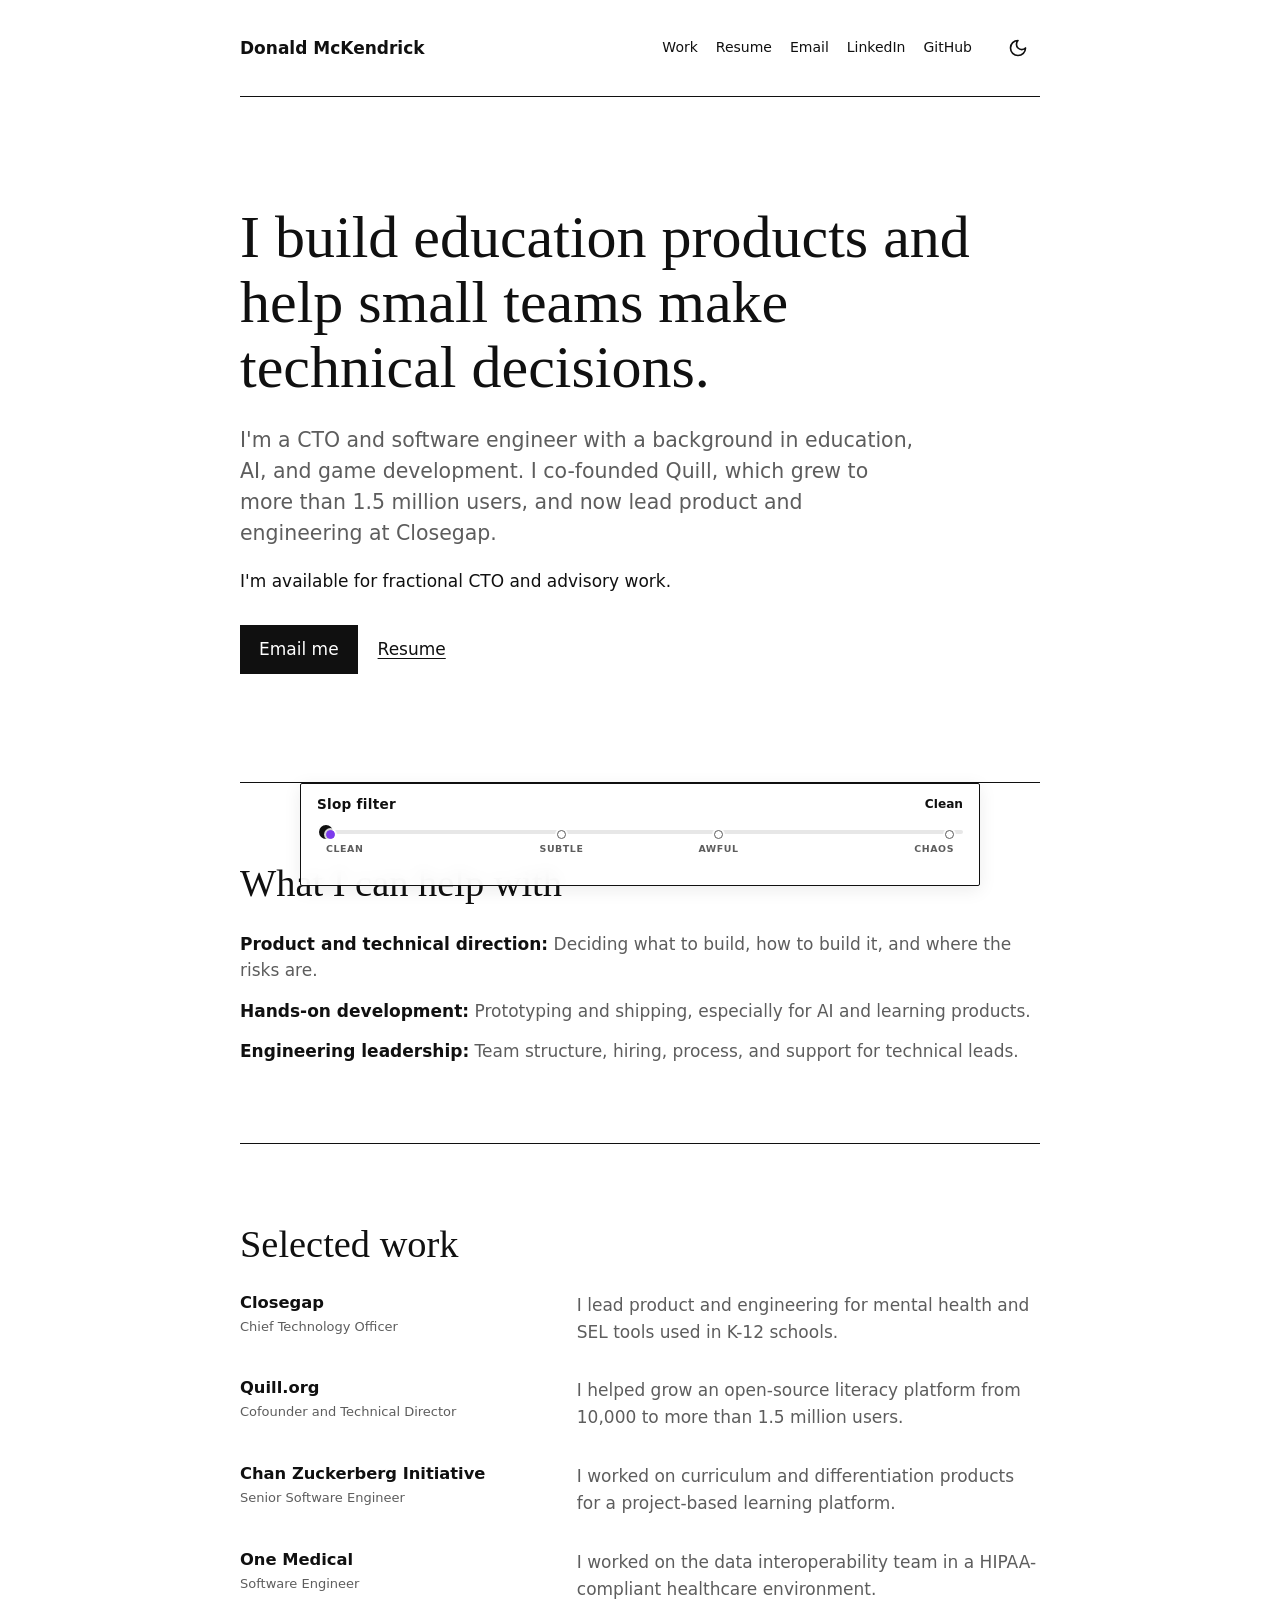
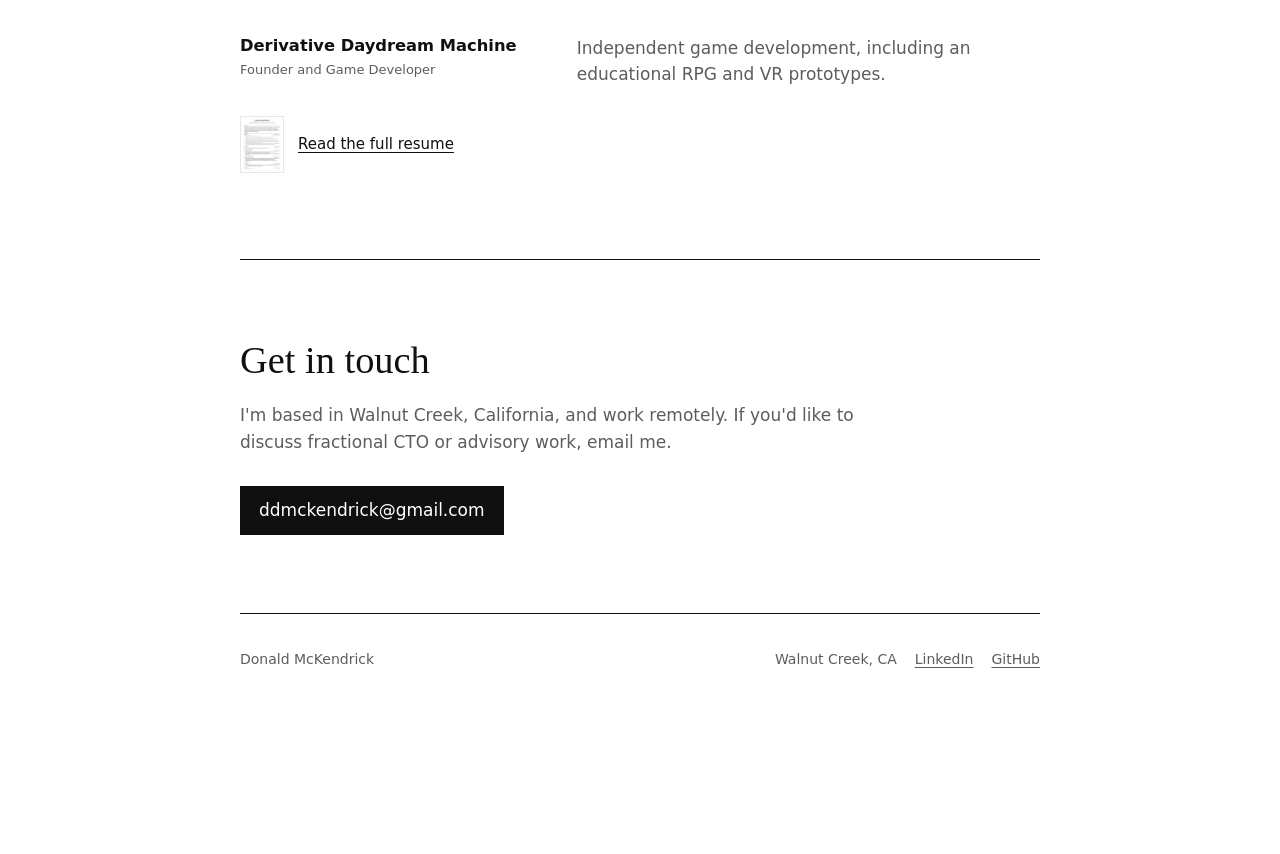
==== index.html @ 1dcffb1e "Refine slop filter into staged levels" ====
<!doctype html>
<html lang="en">
  <head>
    <meta charset="utf-8">
    <meta name="viewport" content="width=device-width, initial-scale=1">
    <title>Donald McKendrick - Fractional CTO</title>
    <meta
      name="description"
      content="Donald McKendrick is a CTO and software engineer working in education, AI, and game development."
    >
    <script>
      (() => {
        const root = document.documentElement;
        root.classList.add('js');

        let theme;
        try {
          const savedTheme = localStorage.getItem('donald-theme');
          if (savedTheme === 'light' || savedTheme === 'dark') theme = savedTheme;

          const savedStage = localStorage.getItem('donald-slop-stage');
          const legacyLevel = Number(localStorage.getItem('donald-slop-level'));
          const parsedStage = Number(savedStage);
          const slopStage = savedStage !== null && Number.isInteger(parsedStage) && parsedStage >= 0 && parsedStage <= 3
            ? parsedStage
            : !Number.isFinite(legacyLevel) || legacyLevel <= 0 ? 0 : legacyLevel <= 33 ? 1 : legacyLevel <= 66 ? 2 : 3;
          const intensities = [0, 0.22, 0.55, 1];
          const tiers = ['clean', 'subtle', 'awful', 'chaos'];
          root.style.setProperty('--slop', String(intensities[slopStage]));
          root.style.setProperty('--slop-position', String(slopStage / 3));
          root.dataset.slopTier = tiers[slopStage];
        } catch {}

        if (!theme) theme = window.matchMedia?.('(prefers-color-scheme: dark)').matches ? 'dark' : 'light';
        root.dataset.theme = theme;
      })();
    </script>
    <link rel="stylesheet" href="styles.css">
    <script src="script.js" defer onerror="document.documentElement.classList.remove('js'); document.documentElement.dataset.slopTier='clean'; document.documentElement.style.setProperty('--slop','0'); document.documentElement.style.setProperty('--slop-position','0')"></script>
  </head>
  <body class="home-page">
    <header class="site-header">
      <a class="brand" href="index.html" aria-label="Donald McKendrick home">Donald McKendrick</a>
      <button class="theme-toggle" type="button" aria-label="Dark mode" aria-pressed="false" title="Switch to dark mode">
        <svg class="theme-icon theme-icon-moon" viewBox="0 0 24 24" aria-hidden="true">
          <path d="M12 3a6 6 0 0 0 9 9 9 9 0 1 1-9-9Z"></path>
        </svg>
        <svg class="theme-icon theme-icon-sun" viewBox="0 0 24 24" aria-hidden="true">
          <circle cx="12" cy="12" r="4"></circle>
          <path d="M12 2v2M12 20v2M4.93 4.93l1.42 1.42M17.66 17.66l1.41 1.41M2 12h2M20 12h2M4.93 19.07l1.42-1.42M17.66 6.34l1.41-1.41"></path>
        </svg>
      </button>
      <button
        class="menu-toggle"
        type="button"
        aria-expanded="false"
        aria-controls="primary-navigation"
        aria-label="Open menu"
      >
        <span class="menu-icon" aria-hidden="true"></span>
      </button>
      <nav class="site-nav" id="primary-navigation" aria-label="Primary navigation">
        <a href="#work" aria-label="Selected work" data-slop-copy="nav-work">Work</a>
        <a href="resume.html" aria-label="Resume" data-slop-copy="nav-resume">Resume</a>
        <a href="mailto:ddmckendrick@gmail.com" aria-label="Email Donald McKendrick" data-slop-copy="nav-email">Email</a>
        <a href="https://linkedin.com/in/donaldmckendrick" target="_blank" rel="noopener noreferrer">LinkedIn</a>
        <a href="https://github.com/ddmck" target="_blank" rel="noopener noreferrer">GitHub</a>
      </nav>
    </header>

    <aside class="slop-dock" data-slop-ui hidden aria-label="Slop filter controls">
      <div class="slop-dock-heading">
        <label for="slop-filter">Slop filter</label>
        <div class="slop-dock-actions">
          <output for="slop-filter" class="slop-output">
            <strong data-slop-stage>Clean</strong>
          </output>
          <button class="slop-reset" type="button" hidden>Reset</button>
        </div>
      </div>
      <div class="slop-range-row">
        <input id="slop-filter" type="range" min="0" max="3" step="1" value="0" aria-valuetext="Clean">
        <div class="slop-ticks" aria-hidden="true">
          <span>Clean</span>
          <span>Subtle</span>
          <span>Awful</span>
          <span>Chaos</span>
        </div>
      </div>
      <div class="slop-dock-footer">
        <span class="slop-parody-badge">Parody mode: fictional claims</span>
      </div>
    </aside>

    <main>
      <section class="hero" aria-labelledby="hero-title">
        <div class="hero-copy">
          <p class="slop-eyebrow" data-slop-ui hidden aria-hidden="true">✨ Human-centered innovation, thoughtfully accelerated</p>
          <h1 id="hero-title" data-slop-copy="home-hero-title">I build education products and help small teams make technical decisions.</h1>
          <p class="lede" data-slop-copy="home-hero-lede">
            I'm a CTO and software engineer with a background in education, AI, and game development. I co-founded
            Quill, which grew to more than 1.5 million users, and now lead product and engineering at Closegap.
          </p>
          <p class="availability" data-slop-copy="home-availability">I'm available for fractional CTO and advisory work.</p>
          <div class="link-row" aria-label="Primary actions">
            <a class="button" href="mailto:ddmckendrick@gmail.com" data-slop-copy="home-email-cta">Email me</a>
            <a href="resume.html" data-slop-copy="home-resume-cta">Resume</a>
          </div>
          <div class="slop-metrics" data-slop-ui hidden aria-hidden="true">
            <span><strong data-slop-copy="metric-one-value">10+ yrs</strong><small data-slop-copy="metric-one-label">building products</small></span>
            <span><strong data-slop-copy="metric-two-value">1.5M+</strong><small data-slop-copy="metric-two-label">learners reached</small></span>
            <span><strong data-slop-copy="metric-three-value">∞</strong><small data-slop-copy="metric-three-label">forward momentum</small></span>
          </div>
        </div>
      </section>

      <section class="section" aria-labelledby="services">
        <h2 id="services"><span data-slop-copy="home-services-heading">What I can help with</span></h2>
        <div class="service-list">
          <p><strong data-slop-copy="service-product-label">Product and technical direction:</strong> <span data-slop-copy="service-product-copy">Deciding what to build, how to build it, and where the risks are.</span></p>
          <p><strong data-slop-copy="service-development-label">Hands-on development:</strong> <span data-slop-copy="service-development-copy">Prototyping and shipping, especially for AI and learning products.</span></p>
          <p><strong data-slop-copy="service-leadership-label">Engineering leadership:</strong> <span data-slop-copy="service-leadership-copy">Team structure, hiring, process, and support for technical leads.</span></p>
        </div>
      </section>

      <section class="section" aria-labelledby="work">
        <h2 id="work"><span data-slop-copy="home-work-heading">Selected work</span></h2>
        <div class="work-list">
          <article>
            <div>
              <h3>Closegap</h3>
              <span>Chief Technology Officer</span>
            </div>
            <p data-slop-copy="work-closegap">I lead product and engineering for mental health and SEL tools used in K-12 schools.</p>
          </article>
          <article>
            <div>
              <h3>Quill.org</h3>
              <span>Cofounder and Technical Director</span>
            </div>
            <p data-slop-copy="work-quill">I helped grow an open-source literacy platform from 10,000 to more than 1.5 million users.</p>
          </article>
          <article>
            <div>
              <h3>Chan Zuckerberg Initiative</h3>
              <span>Senior Software Engineer</span>
            </div>
            <p data-slop-copy="work-czi">I worked on curriculum and differentiation products for a project-based learning platform.</p>
          </article>
          <article>
            <div>
              <h3>One Medical</h3>
              <span>Software Engineer</span>
            </div>
            <p data-slop-copy="work-onemedical">I worked on the data interoperability team in a HIPAA-compliant healthcare environment.</p>
          </article>
          <article>
            <div>
              <h3>Derivative Daydream Machine</h3>
              <span>Founder and Game Developer</span>
            </div>
            <p data-slop-copy="work-ddm">Independent game development, including an educational RPG and VR prototypes.</p>
          </article>
        </div>

        <a class="resume-note" href="resume.html">
          <img
            src="assets/resume-preview.png"
            alt=""
            width="1445"
            height="1870"
          >
          <span data-slop-copy="home-resume-note">Read the full resume</span>
        </a>
      </section>

      <section class="section closing" aria-labelledby="contact">
        <h2 id="contact"><span data-slop-copy="home-contact-heading">Get in touch</span></h2>
        <p data-slop-copy="home-contact-copy">
          I'm based in Walnut Creek, California, and work remotely. If you'd like to discuss fractional CTO or advisory
          work, email me.
        </p>
        <div class="link-row">
          <a class="button" href="mailto:ddmckendrick@gmail.com">ddmckendrick@gmail.com</a>
        </div>
      </section>
    </main>

    <footer class="site-footer">
      <span>Donald McKendrick</span>
      <div class="footer-links">
        <span>Walnut Creek, CA</span>
        <a href="https://linkedin.com/in/donaldmckendrick" target="_blank" rel="noopener noreferrer">LinkedIn</a>
        <a href="https://github.com/ddmck" target="_blank" rel="noopener noreferrer">GitHub</a>
      </div>
    </footer>

    <div class="slop-atmosphere" data-slop-ui hidden aria-hidden="true">
      <span class="slop-orb slop-orb-one"></span>
      <span class="slop-orb slop-orb-two"></span>
      <span class="slop-floater slop-floater-one">✨</span>
      <span class="slop-floater slop-floater-two">🚀</span>
      <span class="slop-floater slop-floater-three">💡</span>
      <span class="slop-floater slop-floater-four">⚡</span>
    </div>
    <div class="slop-hype-strip" data-slop-ui hidden aria-hidden="true">
      <div>AI-POWERED&nbsp; • &nbsp;FUTURE-READY&nbsp; • &nbsp;HUMAN-CENTERED&nbsp; • &nbsp;10,000× IMPACT&nbsp; • &nbsp;PARADIGM-SHIFTING&nbsp; • &nbsp;</div>
    </div>
  </body>
</html>
---- styles.css ----
:root {
  color-scheme: light;
  --slop: 0;
  --slop-position: 0;
  --ink: #101010;
  --muted: #5d5d5d;
  --quiet: #e7e7e7;
  --paper: #ffffff;
  --shade: #f6f6f6;
  --max: 1040px;
  --measure: 680px;
  --serif: Georgia, "Times New Roman", serif;
  --sans: Inter, ui-sans-serif, system-ui, -apple-system, BlinkMacSystemFont, "Segoe UI", sans-serif;
}

:root[data-theme="dark"] {
  color-scheme: dark;
  --ink: #f2f2f2;
  --muted: #a8a8a8;
  --quiet: #323232;
  --paper: #111111;
  --shade: #191919;
}

@media (prefers-color-scheme: dark) {
  :root:not([data-theme]) {
    color-scheme: dark;
    --ink: #f2f2f2;
    --muted: #a8a8a8;
    --quiet: #323232;
    --paper: #111111;
    --shade: #191919;
  }
}

* {
  box-sizing: border-box;
}

html {
  scroll-behavior: smooth;
}

body {
  margin: 0;
  background: var(--paper);
  color: var(--ink);
  font-family: var(--sans);
  font-size: 17px;
  line-height: 1.58;
}

body::selection {
  background: var(--ink);
  color: var(--paper);
}

a {
  color: inherit;
  text-underline-offset: 0.18em;
  text-decoration-thickness: 1px;
}

a:hover {
  color: var(--muted);
}

a:focus-visible {
  outline: 2px solid var(--ink);
  outline-offset: 4px;
}

img {
  display: block;
  max-width: 100%;
}

.visually-hidden {
  position: absolute;
  width: 1px;
  height: 1px;
  padding: 0;
  margin: -1px;
  overflow: hidden;
  clip: rect(0, 0, 0, 0);
  white-space: nowrap;
  border: 0;
}

.site-header,
.site-footer,
.hero,
.section,
.resume-page {
  width: min(var(--max), calc(100% - 40px));
  margin-inline: auto;
}

.hero,
.section {
  width: min(800px, calc(100% - 40px));
}

.home-page .site-header,
.home-page .site-footer {
  width: min(800px, calc(100% - 40px));
}

.resume-site .site-header,
.resume-site .site-footer,
.resume-site .resume-page {
  width: min(800px, calc(100% - 40px));
}

.site-header {
  display: flex;
  align-items: center;
  justify-content: space-between;
  gap: 24px;
  padding: 26px 0;
  border-bottom: 1px solid var(--ink);
  transition:
    padding 180ms ease,
    border-color 180ms ease,
    border-radius 180ms ease,
    background-color 180ms ease,
    box-shadow 180ms ease;
}

.brand {
  order: 1;
  font-weight: 700;
  text-decoration: none;
  letter-spacing: 0;
}

.menu-toggle {
  order: 4;
  display: none;
}

.theme-toggle {
  order: 3;
  position: relative;
  display: none;
  flex: 0 0 auto;
  align-items: center;
  justify-content: center;
  width: 44px;
  height: 44px;
  padding: 10px;
  border: 0;
  background: transparent;
  color: var(--ink);
  cursor: pointer;
}

.js .theme-toggle {
  display: inline-flex;
}

.theme-toggle:hover {
  color: var(--muted);
}

.theme-toggle:focus-visible {
  outline: 2px solid var(--ink);
  outline-offset: 2px;
}

.theme-icon {
  position: absolute;
  width: 20px;
  height: 20px;
  fill: none;
  stroke: currentColor;
  stroke-width: 2;
  stroke-linecap: round;
  stroke-linejoin: round;
  transition: opacity 150ms ease, transform 150ms ease;
}

.theme-icon-moon {
  opacity: 1;
  transform: rotate(0) scale(1);
}

.theme-icon-sun {
  opacity: 0;
  transform: rotate(-30deg) scale(0.8);
}

:root[data-theme="dark"] .theme-icon-moon {
  opacity: 0;
  transform: rotate(30deg) scale(0.8);
}

:root[data-theme="dark"] .theme-icon-sun {
  opacity: 1;
  transform: rotate(0) scale(1);
}

.site-nav {
  order: 2;
  display: flex;
  flex-wrap: wrap;
  justify-content: flex-end;
  margin-left: auto;
  gap: 18px;
  font-size: 14px;
}

.site-nav a {
  text-decoration: none;
  border-bottom: 1px solid transparent;
}

.home-page .site-nav a,
.home-page .link-row a:not(.button),
.home-page .resume-note {
  transition: color 150ms ease, border-color 150ms ease;
}

.site-nav a:hover,
.site-nav a[aria-current="page"] {
  color: var(--ink);
  border-color: var(--ink);
}

.hero {
  padding: clamp(64px, 9vw, 108px) 0;
}

.hero-copy {
  max-width: 760px;
}

.eyebrow {
  margin: 0 0 14px;
  color: var(--muted);
  font-size: 14px;
  font-weight: 600;
  line-height: 1.4;
}

h1,
h2,
h3,
p {
  overflow-wrap: break-word;
}

h1,
h2 {
  margin: 0;
  font-family: var(--serif);
  font-weight: 400;
  letter-spacing: 0;
  line-height: 1.05;
}

h1 {
  max-width: 760px;
  font-size: clamp(2.65rem, 5vw, 3.75rem);
  line-height: 1.08;
}

h2 {
  font-size: clamp(1.8rem, 3vw, 2.4rem);
  line-height: 1.15;
}

h3 {
  margin: 0;
  font-size: 1.02rem;
  line-height: 1.35;
}

.lede {
  max-width: var(--measure);
  margin: 26px 0 0;
  color: var(--muted);
  font-size: clamp(1.08rem, 1.8vw, 1.28rem);
  line-height: 1.5;
}

.availability {
  margin: 20px 0 0;
}

.link-row {
  display: flex;
  flex-wrap: wrap;
  align-items: center;
  gap: 14px 20px;
  margin-top: 30px;
}

.button {
  display: inline-flex;
  align-items: center;
  justify-content: center;
  min-height: 46px;
  padding: 10px 18px;
  border: 1px solid var(--ink);
  background: var(--ink);
  color: var(--paper);
  text-decoration: none;
}

.button:hover {
  background: var(--paper);
  color: var(--ink);
}

.home-page .button {
  transition:
    color 160ms ease,
    background-color 160ms ease,
    border-color 160ms ease,
    transform 160ms ease;
}

@media (hover: hover) {
  .home-page .button:hover:not(:focus-visible) {
    transform: translateY(-1px);
  }
}

.home-page .button:focus-visible {
  transform: none;
}

.section {
  padding: clamp(54px, 7vw, 78px) 0;
  border-top: 1px solid var(--ink);
}

.service-list {
  display: grid;
  margin-top: 26px;
  gap: 14px;
}

.resume-role,
.skill-list div {
  padding: 24px 0;
}

.resume-role,
.skill-list div {
  border-bottom: 1px solid var(--quiet);
}

.resume-role:last-child,
.skill-list div:last-child {
  border-bottom: 0;
}

.work-list article {
  display: grid;
  grid-template-columns: minmax(180px, 0.8fr) minmax(0, 1.2fr);
  gap: 28px;
  align-items: start;
}

.service-list p,
.work-list p,
.closing p,
.resume-document p,
.resume-document li,
.skill-list dd {
  color: var(--muted);
}

.service-list p,
.work-list p {
  margin: 0;
}

.service-list p {
  line-height: 1.55;
}

.service-list strong {
  color: var(--ink);
}

.work-list {
  display: grid;
  margin-top: 26px;
  gap: 32px;
}

.work-list span {
  display: block;
  margin-top: 4px;
  color: var(--muted);
  font-size: 13px;
  line-height: 1.4;
}

.closing {
  max-width: none;
  margin-inline: auto;
}

.closing p {
  max-width: var(--measure);
  margin: 20px 0 0;
}

.resume-note {
  display: inline-flex;
  align-items: center;
  gap: 14px;
  margin-top: 28px;
  font-size: 15px;
}

.resume-note img {
  width: 44px;
  height: 57px;
  border: 1px solid var(--quiet);
  filter: grayscale(1);
  object-fit: cover;
  object-position: top;
}

.home-page .resume-note img {
  transition: transform 160ms ease, border-color 160ms ease;
}

@media (hover: hover) {
  .home-page .resume-note:hover img {
    border-color: var(--ink);
    transform: translateY(-2px);
  }
}

.home-page .resume-note:focus-visible img {
  border-color: var(--ink);
  transform: none;
}

.site-footer {
  display: flex;
  justify-content: space-between;
  gap: 18px;
  padding: 34px 0 42px;
  border-top: 1px solid var(--ink);
  color: var(--muted);
  font-size: 14px;
  transition:
    padding 180ms ease,
    border-color 180ms ease,
    border-radius 180ms ease,
    background-color 180ms ease,
    box-shadow 180ms ease;
}

.footer-links {
  display: flex;
  flex-wrap: wrap;
  justify-content: flex-end;
  gap: 8px 18px;
}

.resume-page {
  padding: clamp(44px, 6vw, 78px) 0 clamp(70px, 9vw, 118px);
}

.resume-document {
  max-width: 860px;
  padding-top: 0;
}

.resume-summary p {
  margin: 0;
  color: var(--ink);
  font-size: 1.16rem;
  line-height: 1.55;
}

.resume-summary .button {
  margin-top: 24px;
}

.resume-document section + section {
  margin-top: 48px;
}

.resume-document h2 {
  padding-bottom: 12px;
  border-bottom: 1px solid var(--ink);
  font-family: var(--sans);
  font-size: 0.9rem;
  font-weight: 800;
  letter-spacing: 0.08em;
  line-height: 1.3;
  text-transform: uppercase;
}

.role-heading {
  display: grid;
  grid-template-columns: minmax(0, 1fr) minmax(170px, auto);
  gap: 18px;
  align-items: start;
}

.role-heading p {
  margin: 5px 0 0;
  font-size: 0.94rem;
}

.role-heading > p {
  margin-top: 0;
  text-align: right;
}

.resume-document ul {
  margin: 14px 0 0;
  padding-left: 1.2rem;
}

.resume-document li + li {
  margin-top: 8px;
}

.skill-list {
  margin: 0;
}

.skill-list dt {
  margin: 0 0 6px;
  font-weight: 800;
}

.skill-list dd {
  margin: 0;
}

@media (max-width: 860px) {
  .site-header,
  .resume-page,
  .site-footer {
    width: min(100% - 28px, var(--max));
  }

  .hero,
  .section,
  .home-page .site-header,
  .home-page .site-footer,
  .resume-site .site-header,
  .resume-site .site-footer,
  .resume-site .resume-page {
    width: min(100% - 28px, 800px);
  }

  .hero {
    padding-top: 56px;
  }

}

@media (min-width: 561px) and (max-width: 700px) {
  .site-header {
    gap: 12px;
    padding: 20px 0;
  }

  .site-nav {
    gap: 12px;
  }
}

@media (max-width: 560px) {
  body {
    font-size: 16px;
  }

  body.menu-open {
    overflow: hidden;
  }

  h1 {
    font-size: 2.45rem;
  }

  .site-header,
  .site-footer {
    align-items: flex-start;
    flex-direction: column;
  }

  .site-header {
    position: relative;
    z-index: 20;
    display: grid;
    grid-template-columns: minmax(0, 1fr) 44px 44px;
    align-items: center;
    gap: 0 8px;
    min-height: 72px;
    padding: 14px 0;
  }

  .brand {
    position: relative;
    z-index: 30;
    grid-column: 1;
    grid-row: 1;
    display: inline-flex;
    align-items: center;
    min-height: 44px;
  }

  .theme-toggle {
    z-index: 30;
    grid-column: 2;
    grid-row: 1;
  }

  .menu-toggle {
    position: relative;
    z-index: 30;
    grid-column: 3;
    grid-row: 1;
    width: 44px;
    height: 44px;
    padding: 10px;
    border: 0;
    background: transparent;
    color: var(--ink);
    cursor: pointer;
  }

  .js .menu-toggle {
    display: inline-flex;
    align-items: center;
    justify-content: center;
  }

  .menu-toggle:focus-visible {
    outline: 2px solid var(--ink);
    outline-offset: 2px;
  }

  .menu-icon,
  .menu-icon::before,
  .menu-icon::after {
    display: block;
    width: 22px;
    height: 2px;
    background: currentColor;
    transition: transform 150ms ease, opacity 150ms ease;
  }

  .menu-icon {
    position: relative;
  }

  .menu-icon::before,
  .menu-icon::after {
    position: absolute;
    left: 0;
    content: "";
  }

  .menu-icon::before {
    top: -6px;
  }

  .menu-icon::after {
    top: 6px;
  }

  .menu-open .menu-icon {
    background: transparent;
  }

  .menu-open .menu-icon::before {
    transform: translateY(6px) rotate(45deg);
  }

  .menu-open .menu-icon::after {
    transform: translateY(-6px) rotate(-45deg);
  }

  .site-nav {
    grid-column: 1 / -1;
    grid-row: 2;
    justify-content: flex-start;
    margin-left: 0;
  }

  .js .site-nav {
    position: fixed;
    inset: 0;
    z-index: 10;
    display: flex;
    flex-direction: column;
    align-items: flex-start;
    justify-content: flex-start;
    gap: 8px;
    padding: clamp(112px, 18vh, 152px) 14px 40px;
    background: var(--paper);
    opacity: 0;
    visibility: hidden;
    pointer-events: none;
  }

  .js.menu-ready .site-nav {
    transition: opacity 150ms ease, visibility 0s linear 150ms;
  }

  .js .menu-open .site-nav {
    opacity: 1;
    visibility: visible;
    pointer-events: auto;
    transition-delay: 0s;
  }

  .js .site-nav a {
    display: inline-flex;
    align-items: center;
    min-height: 56px;
    border-bottom-width: 2px;
    font-family: var(--serif);
    font-size: 2rem;
    line-height: 1.15;
  }

  .link-row,
  .footer-links {
    align-items: flex-start;
    flex-direction: column;
  }

  .link-row a:not(.button),
  .footer-links a {
    display: inline-flex;
    align-items: center;
    min-height: 44px;
  }

  .footer-links {
    flex-direction: row;
    align-items: center;
    gap: 0 18px;
  }

  .footer-links span {
    flex-basis: 100%;
  }

  .site-footer {
    gap: 8px;
    padding: 24px 0 28px;
  }

  .button {
    width: 100%;
  }

  .hero {
    padding-top: 48px;
    padding-bottom: 48px;
  }

  .section {
    padding: 48px 0;
  }

  .home-page .section {
    padding: 28px 0 32px;
    border-top: 0;
  }

  .home-page .section > h2 {
    display: flex;
    align-items: center;
    gap: 14px;
  }

  .home-page .section > h2 > span {
    flex: 0 1 auto;
    min-width: 0;
  }

  .home-page .section > h2::after {
    content: "";
    flex: 1 0 24px;
    min-width: 24px;
    height: 1px;
    background: var(--ink);
  }

  .work-list article {
    grid-template-columns: 1fr;
    gap: 8px;
  }

  .role-heading {
    grid-template-columns: 1fr;
    gap: 8px;
  }

  .role-heading > p {
    text-align: left;
  }
}

@media (prefers-reduced-motion: reduce) {
  html {
    scroll-behavior: auto;
  }

  .home-page .site-nav a,
  .home-page .link-row a:not(.button),
  .home-page .button,
  .home-page .resume-note,
  .home-page .resume-note img {
    transition: none;
  }

  .home-page .button:hover,
  .home-page .resume-note:hover img {
    transform: none;
  }

  .menu-icon,
  .menu-icon::before,
  .menu-icon::after,
  .theme-icon,
  .js .site-nav,
  .js.menu-ready .site-nav {
    transition: none;
  }
}

/* Progressive slop filter */

.js body {
  padding-bottom: calc(142px + env(safe-area-inset-bottom));
}

body::before,
body::after {
  position: fixed;
  inset: 0;
  z-index: 0;
  pointer-events: none;
  content: "";
}

body::before {
  background:
    radial-gradient(circle at 12% 12%, rgb(124 58 237 / 0.42), transparent 34%),
    radial-gradient(circle at 84% 18%, rgb(34 211 238 / 0.34), transparent 31%),
    radial-gradient(circle at 68% 82%, rgb(244 63 94 / 0.3), transparent 36%),
    linear-gradient(135deg, rgb(124 58 237 / 0.12), rgb(34 211 238 / 0.1) 48%, rgb(244 63 94 / 0.12));
  opacity: calc(var(--slop) * 0.66);
  transition: opacity 180ms ease;
}

body::after {
  background-image:
    linear-gradient(rgb(124 58 237 / 0.08) 1px, transparent 1px),
    linear-gradient(90deg, rgb(34 211 238 / 0.08) 1px, transparent 1px);
  background-size: 42px 42px;
  mask-image: linear-gradient(to bottom, transparent 4%, black 28%, black 72%, transparent 96%);
  opacity: 0;
}

.site-header,
main,
.site-footer {
  position: relative;
  z-index: 1;
}

.slop-eyebrow,
.slop-metrics,
.slop-parody-badge,
.slop-hype-strip,
.slop-floater {
  display: none;
}

.slop-eyebrow {
  margin: 0 0 16px;
  color: #6d28d9;
  font-size: 0.78rem;
  font-weight: 800;
  letter-spacing: 0.08em;
  line-height: 1.4;
  text-transform: uppercase;
}

:root[data-theme="dark"] .slop-eyebrow {
  color: #c4b5fd;
}

:root:not([data-slop-tier="clean"]) .slop-eyebrow {
  display: block;
}

.slop-dock {
  position: fixed;
  left: 50%;
  bottom: max(14px, env(safe-area-inset-bottom));
  z-index: 8;
  isolation: isolate;
  width: min(680px, calc(100% - 32px));
  padding: 12px 16px 10px;
  overflow: hidden;
  border: 1px solid var(--ink);
  border-radius: calc(2px + (var(--slop) * 24px));
  background: color-mix(in srgb, var(--paper) 92%, transparent);
  box-shadow:
    0 calc(4px + (var(--slop) * 14px)) calc(12px + (var(--slop) * 34px)) rgb(74 20 140 / calc(var(--slop) * 0.28)),
    0 4px 18px rgb(0 0 0 / 0.08);
  color: var(--ink);
  font-family: var(--sans);
  transform: translateX(-50%);
  backdrop-filter: blur(calc(8px + (var(--slop) * 18px))) saturate(calc(1 + (var(--slop) * 0.8)));
  transition:
    border-color 180ms ease,
    border-radius 180ms ease,
    box-shadow 180ms ease,
    padding 180ms ease;
}

.slop-dock::before {
  position: absolute;
  inset: 0;
  z-index: -1;
  background: linear-gradient(118deg, rgb(124 58 237 / 0.84), rgb(34 211 238 / 0.62) 48%, rgb(244 63 94 / 0.72));
  opacity: calc(var(--slop) * 0.72);
  content: "";
}

.slop-dock-heading,
.slop-output,
.slop-range-row,
.slop-dock-footer {
  display: flex;
  align-items: center;
}

.slop-dock-heading {
  justify-content: space-between;
  gap: 16px;
  font-size: 0.85rem;
  line-height: 1.2;
}

.slop-dock-heading label {
  font-weight: 800;
  letter-spacing: 0.02em;
}

.slop-output {
  gap: 8px;
  color: var(--muted);
  font-size: 0.76rem;
}

.slop-output strong {
  color: var(--ink);
  text-align: right;
}

.slop-range-row {
  display: grid;
  grid-template-columns: minmax(0, 1fr);
  margin-top: 8px;
  color: var(--muted);
  font-size: 0.69rem;
  font-weight: 700;
  letter-spacing: 0.08em;
  line-height: 1;
  text-transform: uppercase;
}

#slop-filter {
  width: 100%;
  height: 22px;
  margin: 0;
  padding: 0;
  background: transparent;
  cursor: ew-resize;
  appearance: none;
}

#slop-filter::-webkit-slider-runnable-track {
  height: 4px;
  border-radius: 99px;
  background: linear-gradient(90deg, #7c3aed 0 calc(var(--slop-position) * 100%), var(--quiet) calc(var(--slop-position) * 100%) 100%);
}

#slop-filter::-moz-range-track {
  height: 4px;
  border-radius: 99px;
  background: linear-gradient(90deg, #7c3aed 0 calc(var(--slop-position) * 100%), var(--quiet) calc(var(--slop-position) * 100%) 100%);
}

#slop-filter::-webkit-slider-thumb {
  width: 18px;
  height: 18px;
  margin-top: -7px;
  border: 2px solid var(--paper);
  border-radius: 50%;
  background: var(--ink);
  box-shadow: 0 0 calc(var(--slop) * 18px) rgb(124 58 237 / 0.8);
  appearance: none;
}

#slop-filter::-moz-range-thumb {
  width: 16px;
  height: 16px;
  border: 2px solid var(--paper);
  border-radius: 50%;
  background: var(--ink);
  box-shadow: 0 0 calc(var(--slop) * 18px) rgb(124 58 237 / 0.8);
}

:root:not([data-slop-tier="clean"]) #slop-filter::-webkit-slider-thumb {
  background: #7c3aed;
}

:root:not([data-slop-tier="clean"]) #slop-filter::-moz-range-thumb {
  background: #7c3aed;
}

#slop-filter:focus-visible {
  outline: 2px solid var(--ink);
  outline-offset: 4px;
}

.slop-ticks {
  display: grid;
  grid-template-columns: repeat(4, 1fr);
  margin-top: -13px;
  padding-inline: 9px;
  pointer-events: none;
}

.slop-ticks span {
  display: flex;
  align-items: center;
  flex-direction: column;
  gap: 5px;
  color: var(--muted);
  font-size: 0.59rem;
  font-weight: 800;
  letter-spacing: 0.06em;
  line-height: 1;
  text-align: center;
  text-transform: uppercase;
}

.slop-ticks span::before {
  width: 7px;
  height: 7px;
  border: 1px solid var(--muted);
  border-radius: 50%;
  background: var(--paper);
  box-shadow: 0 0 0 2px color-mix(in srgb, var(--paper) 82%, transparent);
  content: "";
}

.slop-ticks span:first-child {
  align-items: flex-start;
  text-align: left;
}

.slop-ticks span:last-child {
  align-items: flex-end;
  text-align: right;
}

:root[data-slop-tier="clean"] .slop-ticks span:first-child::before,
:root[data-slop-tier="subtle"] .slop-ticks span:nth-child(-n + 2)::before,
:root[data-slop-tier="awful"] .slop-ticks span:nth-child(-n + 3)::before,
:root[data-slop-tier="chaos"] .slop-ticks span::before {
  border-color: #7c3aed;
  background: #7c3aed;
}

.slop-dock-footer {
  min-height: 20px;
  margin-top: 2px;
  justify-content: flex-end;
}

.slop-reset {
  min-height: 30px;
  padding: 2px 9px;
  border: 0;
  border-bottom: 1px solid currentColor;
  background: transparent;
  color: inherit;
  font: inherit;
  font-size: 0.72rem;
  font-weight: 700;
  cursor: pointer;
}

.slop-reset:hover {
  color: var(--muted);
}

.slop-reset:focus-visible {
  outline: 2px solid var(--ink);
  outline-offset: 2px;
}

.slop-atmosphere {
  position: fixed;
  inset: 0;
  z-index: 2;
  overflow: hidden;
  pointer-events: none;
}

.slop-orb {
  position: absolute;
  width: min(42vw, 560px);
  aspect-ratio: 1;
  border-radius: 50%;
  filter: blur(calc(70px - (var(--slop) * 20px)));
  opacity: calc((var(--slop) - 0.3) * 0.54);
}

.slop-orb-one {
  top: 10%;
  left: -17%;
  background: #7c3aed;
}

.slop-orb-two {
  right: -16%;
  bottom: 8%;
  background: #22d3ee;
}

.slop-metrics {
  grid-template-columns: repeat(3, 1fr);
  gap: 12px;
  margin-top: 38px;
}

.slop-metrics span {
  padding: 16px;
  border: 1px solid rgb(124 58 237 / 0.26);
  border-radius: calc(10px + (var(--slop) * 16px));
  background: color-mix(in srgb, var(--paper) 72%, transparent);
  box-shadow: 0 12px 34px rgb(76 29 149 / calc(var(--slop) * 0.16));
  text-align: center;
  backdrop-filter: blur(14px);
}

.slop-metrics strong,
.slop-metrics small {
  display: block;
}

.slop-metrics strong {
  font-size: clamp(1.3rem, 4vw, 2rem);
  line-height: 1;
}

.slop-metrics small {
  margin-top: 6px;
  color: var(--muted);
  font-size: 0.68rem;
  font-weight: 700;
  letter-spacing: 0.06em;
  line-height: 1.25;
  text-transform: uppercase;
}

:root:not([data-slop-tier="clean"]) .button,
:root:not([data-slop-tier="clean"]) .theme-toggle {
  border-radius: calc(var(--slop) * 28px);
}

@supports ((background-clip: text) or (-webkit-background-clip: text)) {
  :root:not([data-slop-tier="clean"]) .home-page h1,
  :root:not([data-slop-tier="clean"]) .home-page h2 {
    background: linear-gradient(112deg, var(--ink) 20%, #7c3aed 62%, #0891b2);
    background-clip: text;
    color: transparent;
    -webkit-background-clip: text;
  }
}

:root:not([data-slop-tier="clean"]) .resume-note img {
  border-radius: calc(var(--slop) * 10px);
  filter: grayscale(calc(1 - var(--slop)));
}

:root[data-slop-tier="subtle"] .site-header {
  border-bottom-color: rgb(124 58 237 / 0.28);
}

:root[data-slop-tier="subtle"] .site-footer {
  border-top-color: rgb(124 58 237 / 0.28);
}

:root[data-slop-tier="awful"] .site-header,
:root[data-slop-tier="chaos"] .site-header {
  gap: 12px;
  padding: 14px 16px;
  border: 0;
  border-radius: 24px;
  background: color-mix(in srgb, var(--paper) 72%, transparent);
  box-shadow: 0 16px 46px rgb(76 29 149 / 0.12);
  backdrop-filter: blur(18px) saturate(1.25);
}

:root[data-slop-tier="awful"] .site-header .brand,
:root[data-slop-tier="chaos"] .site-header .brand {
  display: inline-flex;
  flex: 0 0 auto;
  align-items: center;
  gap: 7px;
  min-width: max-content;
  white-space: nowrap;
}

:root[data-slop-tier="awful"] .site-header .brand::before,
:root[data-slop-tier="chaos"] .site-header .brand::before {
  color: #7c3aed;
  content: "✦";
  font-size: 0.82em;
}

:root[data-slop-tier="awful"] .site-nav,
:root[data-slop-tier="chaos"] .site-nav {
  flex: 1 1 auto;
  flex-wrap: nowrap;
  gap: 8px;
  min-width: 0;
  font-size: 12.5px;
}

:root[data-slop-tier="awful"] .site-nav a,
:root[data-slop-tier="chaos"] .site-nav a {
  flex: 0 0 auto;
  padding: 6px 9px;
  white-space: nowrap;
}

:root[data-slop-tier="awful"] .site-nav a:hover,
:root[data-slop-tier="awful"] .site-nav a[aria-current="page"],
:root[data-slop-tier="chaos"] .site-nav a:hover,
:root[data-slop-tier="chaos"] .site-nav a[aria-current="page"] {
  border-color: rgb(124 58 237 / 0.72);
  background: color-mix(in srgb, #7c3aed 12%, var(--paper));
}

:root[data-slop-tier="awful"] .site-header .theme-toggle,
:root[data-slop-tier="chaos"] .site-header .theme-toggle {
  background: color-mix(in srgb, var(--paper) 62%, transparent);
  box-shadow: inset 0 0 0 1px rgb(124 58 237 / 0.18);
}

:root[data-slop-tier="awful"] .site-footer,
:root[data-slop-tier="chaos"] .site-footer {
  margin-top: 28px;
  margin-bottom: 16px;
  padding: 20px;
  border: 0;
  border-radius: 22px;
  background: color-mix(in srgb, var(--paper) 72%, transparent);
  box-shadow: 0 16px 46px rgb(76 29 149 / 0.1);
  backdrop-filter: blur(18px) saturate(1.2);
}

:root[data-slop-tier="awful"] .site-footer a,
:root[data-slop-tier="chaos"] .site-footer a {
  text-decoration-color: rgb(124 58 237 / 0.48);
}

:root[data-slop-tier="chaos"] .site-header,
:root[data-slop-tier="chaos"] .site-footer {
  background:
    linear-gradient(118deg, rgb(124 58 237 / 0.18), rgb(34 211 238 / 0.13) 54%, rgb(244 63 94 / 0.14)),
    color-mix(in srgb, var(--paper) 68%, transparent);
  box-shadow: 0 18px 58px rgb(109 40 217 / 0.24);
}

@supports ((background-clip: text) or (-webkit-background-clip: text)) {
  :root[data-slop-tier="chaos"] .site-header .brand {
    background: linear-gradient(100deg, var(--ink), #7c3aed 52%, #0891b2);
    background-clip: text;
    color: transparent;
    -webkit-background-clip: text;
  }
}

:root[data-slop-tier="awful"] .slop-eyebrow,
:root[data-slop-tier="chaos"] .slop-eyebrow {
  padding: 7px 12px;
  width: fit-content;
  border: 1px solid rgb(124 58 237 / 0.28);
  border-radius: 999px;
  background: color-mix(in srgb, var(--paper) 68%, transparent);
  box-shadow: 0 8px 24px rgb(76 29 149 / 0.14);
  backdrop-filter: blur(12px);
}

:root[data-slop-tier="awful"] h1,
:root[data-slop-tier="awful"] h2,
:root[data-slop-tier="chaos"] h1,
:root[data-slop-tier="chaos"] h2 {
  font-family: var(--sans);
  font-weight: 780;
  letter-spacing: -0.045em;
}

:root[data-slop-tier="awful"] .site-nav a,
:root[data-slop-tier="chaos"] .site-nav a {
  padding: 6px 10px;
  border: 1px solid rgb(124 58 237 / 0.24);
  border-radius: 999px;
  background: color-mix(in srgb, var(--paper) 66%, transparent);
  box-shadow: 0 7px 20px rgb(76 29 149 / 0.08);
  backdrop-filter: blur(12px);
}

:root[data-slop-tier="awful"] .button,
:root[data-slop-tier="chaos"] .button {
  position: relative;
  overflow: hidden;
  border: 0;
  border-radius: 999px;
  background: linear-gradient(105deg, #6d28d9, #0891b2 56%, #db2777);
  box-shadow: 0 12px 34px rgb(109 40 217 / 0.26);
  color: #ffffff;
  font-weight: 800;
}

:root[data-slop-tier="awful"] .button:hover,
:root[data-slop-tier="chaos"] .button:hover {
  background: linear-gradient(105deg, #7c3aed, #06b6d4 56%, #ec4899);
  color: #ffffff;
}

:root[data-slop-tier="awful"] .hero,
:root[data-slop-tier="awful"] .home-page .section,
:root[data-slop-tier="awful"] .resume-document > section,
:root[data-slop-tier="chaos"] .hero,
:root[data-slop-tier="chaos"] .home-page .section,
:root[data-slop-tier="chaos"] .resume-document > section {
  padding: clamp(30px, 6vw, 56px);
  border: 1px solid rgb(124 58 237 / 0.22);
  border-radius: calc(18px + (var(--slop) * 18px));
  background: color-mix(in srgb, var(--paper) 76%, transparent);
  box-shadow:
    0 24px 80px rgb(76 29 149 / calc(var(--slop) * 0.16)),
    inset 0 1px rgb(255 255 255 / 0.16);
  backdrop-filter: blur(calc(12px + (var(--slop) * 12px))) saturate(1.3);
}

:root[data-slop-tier="awful"] .home-page .section,
:root[data-slop-tier="chaos"] .home-page .section {
  margin-top: 28px;
}

:root[data-slop-tier="awful"] .resume-document > section + section,
:root[data-slop-tier="chaos"] .resume-document > section + section {
  margin-top: 28px;
}

:root[data-slop-tier="awful"] .slop-metrics,
:root[data-slop-tier="chaos"] .slop-metrics {
  display: grid;
}

:root[data-slop-tier="awful"] .work-list article,
:root[data-slop-tier="chaos"] .work-list article,
:root[data-slop-tier="chaos"] .resume-role,
:root[data-slop-tier="chaos"] .skill-list div {
  padding: 18px;
  border: 1px solid rgb(124 58 237 / 0.16);
  border-radius: 20px;
  background: color-mix(in srgb, var(--paper) 70%, transparent);
  box-shadow: 0 12px 34px rgb(76 29 149 / 0.08);
}

:root[data-slop-tier="awful"] .work-list,
:root[data-slop-tier="chaos"] .work-list {
  gap: 14px;
}

:root[data-slop-tier="chaos"] body {
  padding-top: 32px;
}

:root[data-slop-tier="chaos"] body::before {
  background-size: 180% 180%;
  opacity: 0.94;
  animation: slop-gradient-shift 8s ease-in-out infinite alternate;
}

:root[data-slop-tier="chaos"] body::after {
  opacity: 0.62;
  animation: slop-grid-drift 12s linear infinite;
}

:root[data-slop-tier="chaos"] .slop-hype-strip {
  position: fixed;
  inset: 0 0 auto;
  z-index: 9;
  display: block;
  height: 32px;
  overflow: hidden;
  background: #101010;
  color: #ffffff;
  font-size: 0.7rem;
  font-weight: 900;
  letter-spacing: 0.16em;
  line-height: 32px;
  text-transform: uppercase;
  white-space: nowrap;
}

:root[data-slop-tier="chaos"] .slop-hype-strip div {
  width: max-content;
  animation: slop-marquee 11s linear infinite;
}

:root[data-slop-tier="chaos"] .slop-parody-badge {
  display: inline-flex;
  align-items: center;
  min-height: 24px;
  padding: 3px 8px;
  border: 1px solid rgb(255 255 255 / 0.54);
  border-radius: 999px;
  background: #101010;
  color: #ffffff;
  font-size: 0.61rem;
  font-weight: 900;
  letter-spacing: 0.1em;
  text-transform: uppercase;
}

:root[data-slop-tier="chaos"] .slop-dock-footer {
  justify-content: space-between;
}

:root[data-slop-tier="chaos"] .slop-dock {
  border-color: rgb(255 255 255 / 0.56);
  box-shadow:
    0 0 0 3px rgb(124 58 237 / 0.24),
    0 20px 70px rgb(109 40 217 / 0.5);
  color: #ffffff;
}

:root[data-slop-tier="chaos"] .slop-dock .slop-output,
:root[data-slop-tier="chaos"] .slop-dock .slop-range-row,
:root[data-slop-tier="chaos"] .slop-dock .slop-ticks span {
  color: rgb(255 255 255 / 0.82);
}

:root[data-slop-tier="chaos"] .slop-dock .slop-output strong {
  color: #ffffff;
}

:root[data-slop-tier="chaos"] #slop-filter:focus-visible,
:root[data-slop-tier="chaos"] .slop-reset:focus-visible {
  outline-color: #ffffff;
}

:root[data-slop-tier="chaos"] .slop-floater {
  position: absolute;
  display: block;
  font-size: clamp(1.8rem, 5vw, 3.4rem);
  filter: drop-shadow(0 8px 14px rgb(76 29 149 / 0.28));
  animation: slop-float 5s ease-in-out infinite;
}

.slop-floater-one {
  top: 17%;
  left: 4%;
}

.slop-floater-two {
  top: 28%;
  right: 5%;
  animation-delay: -1.2s !important;
}

.slop-floater-three {
  bottom: 29%;
  left: 7%;
  animation-delay: -2.7s !important;
}

.slop-floater-four {
  right: 8%;
  bottom: 16%;
  animation-delay: -3.8s !important;
}

:root[data-slop-tier="chaos"] .button {
  animation: slop-pulse 2.2s ease-in-out infinite;
}

:root[data-slop-tier="chaos"] .button::after {
  position: absolute;
  inset: -40% auto -40% -40%;
  width: 30%;
  background: linear-gradient(90deg, transparent, rgb(255 255 255 / 0.72), transparent);
  content: "";
  transform: skewX(-18deg);
  animation: slop-shimmer 2.8s ease-in-out infinite;
}

:root[data-slop-tier="chaos"] .work-list article,
:root[data-slop-tier="chaos"] .resume-role {
  transition: transform 180ms ease, box-shadow 180ms ease;
}

@media (hover: hover) {
  :root[data-slop-tier="chaos"] .work-list article:hover,
  :root[data-slop-tier="chaos"] .resume-role:hover {
    box-shadow: 0 18px 45px rgb(76 29 149 / 0.18);
    transform: translateY(-4px) rotate(-0.25deg);
  }
}

@keyframes slop-gradient-shift {
  from {
    background-position: 0% 30%;
    filter: hue-rotate(0deg) saturate(1.1);
  }
  to {
    background-position: 100% 70%;
    filter: hue-rotate(24deg) saturate(1.45);
  }
}

@keyframes slop-grid-drift {
  to {
    background-position: 84px 42px;
  }
}

@keyframes slop-marquee {
  from {
    transform: translateX(100vw);
  }
  to {
    transform: translateX(-100%);
  }
}

@keyframes slop-float {
  0%,
  100% {
    transform: translateY(0) rotate(-8deg) scale(1);
  }
  50% {
    transform: translateY(-20px) rotate(8deg) scale(1.12);
  }
}

@keyframes slop-pulse {
  0%,
  100% {
    box-shadow: 0 12px 34px rgb(109 40 217 / 0.26);
  }
  50% {
    box-shadow: 0 14px 48px rgb(34 211 238 / 0.52);
  }
}

@keyframes slop-shimmer {
  0%,
  45% {
    left: -45%;
  }
  75%,
  100% {
    left: 125%;
  }
}

@media (max-width: 560px) {
  .js body {
    padding-bottom: calc(154px + env(safe-area-inset-bottom));
  }

  .slop-dock {
    bottom: max(9px, env(safe-area-inset-bottom));
    width: calc(100% - 20px);
    padding: 11px 12px 9px;
  }

  :root[data-slop-tier="awful"] .site-header,
  :root[data-slop-tier="chaos"] .site-header {
    width: calc(100% - 20px);
    margin-top: 10px;
    padding: 10px 12px;
    border-radius: 20px;
    backdrop-filter: none;
  }

  :root[data-slop-tier="awful"] .site-header .brand,
  :root[data-slop-tier="chaos"] .site-header .brand {
    font-size: 0.94rem;
  }

  :root.js[data-slop-tier="awful"] .site-nav,
  :root.js[data-slop-tier="chaos"] .site-nav {
    gap: 4px;
    padding-inline: 20px;
    border: 0;
    border-radius: 0;
    background:
      radial-gradient(circle at 12% 18%, rgb(124 58 237 / 0.2), transparent 34%),
      radial-gradient(circle at 86% 22%, rgb(34 211 238 / 0.16), transparent 32%),
      var(--paper);
    box-shadow: none;
    backdrop-filter: none;
  }

  :root[data-slop-tier="awful"] .js .site-nav a,
  :root[data-slop-tier="chaos"] .js .site-nav a {
    font-family: var(--sans);
    font-weight: 800;
  }

  .slop-output {
    gap: 6px;
    font-size: 0.7rem;
  }

  .slop-range-row {
    grid-template-columns: minmax(0, 1fr);
  }

  :root[data-slop-tier="awful"] .hero,
  :root[data-slop-tier="awful"] .home-page .section,
  :root[data-slop-tier="awful"] .resume-document > section,
  :root[data-slop-tier="chaos"] .hero,
  :root[data-slop-tier="chaos"] .home-page .section,
  :root[data-slop-tier="chaos"] .resume-document > section {
    padding: 24px 20px;
  }

  :root[data-slop-tier="awful"] .site-nav a,
  :root[data-slop-tier="chaos"] .site-nav a {
    padding: 7px 12px;
    background: transparent;
    box-shadow: none;
  }

  .slop-metrics {
    grid-template-columns: 1fr;
    gap: 8px;
    margin-top: 28px;
  }

  .slop-metrics span {
    display: grid;
    grid-template-columns: auto 1fr;
    align-items: center;
    gap: 12px;
    padding: 12px 14px;
    text-align: left;
  }

  .slop-metrics small {
    margin-top: 0;
  }

  .slop-floater {
    opacity: 0.72;
  }
}

@media (min-width: 561px) and (max-width: 700px) {
  :root[data-slop-tier="awful"] .site-header,
  :root[data-slop-tier="chaos"] .site-header {
    gap: 8px;
    padding: 11px 12px;
  }

  :root[data-slop-tier="awful"] .site-header .brand,
  :root[data-slop-tier="chaos"] .site-header .brand {
    font-size: 0.82rem;
  }

  :root[data-slop-tier="awful"] .site-nav,
  :root[data-slop-tier="chaos"] .site-nav {
    gap: 5px;
    font-size: 11px;
  }

  :root[data-slop-tier="awful"] .site-nav a,
  :root[data-slop-tier="chaos"] .site-nav a {
    padding: 5px 7px;
  }
}

@media (prefers-reduced-motion: reduce) {
  body::before,
  body::after,
  .slop-dock,
  .slop-dock::before,
  .slop-hype-strip div,
  .slop-floater,
  :root[data-slop-tier="chaos"] .button,
  :root[data-slop-tier="chaos"] .button::after {
    animation: none;
    transition: none;
  }

  :root[data-slop-tier="chaos"] .work-list article:hover,
  :root[data-slop-tier="chaos"] .resume-role:hover {
    transform: none;
  }
}

@media print {
  :root {
    color-scheme: light;
    --ink: #000000;
    --muted: #444444;
    --quiet: #dddddd;
    --paper: #ffffff;
    --shade: #f6f6f6;
  }

  .site-header,
  .site-footer,
  .resume-summary .button,
  .slop-dock,
  .slop-atmosphere,
  .slop-hype-strip,
  .slop-eyebrow,
  .slop-metrics {
    display: none;
  }

  body {
    padding: 0;
    background: #ffffff;
    color: #000000;
    font-size: 11pt;
  }

  .resume-page {
    width: auto;
    padding: 0;
  }

  .resume-document {
    max-width: none;
    padding-top: 20px;
  }

  a {
    text-decoration: none;
  }
}
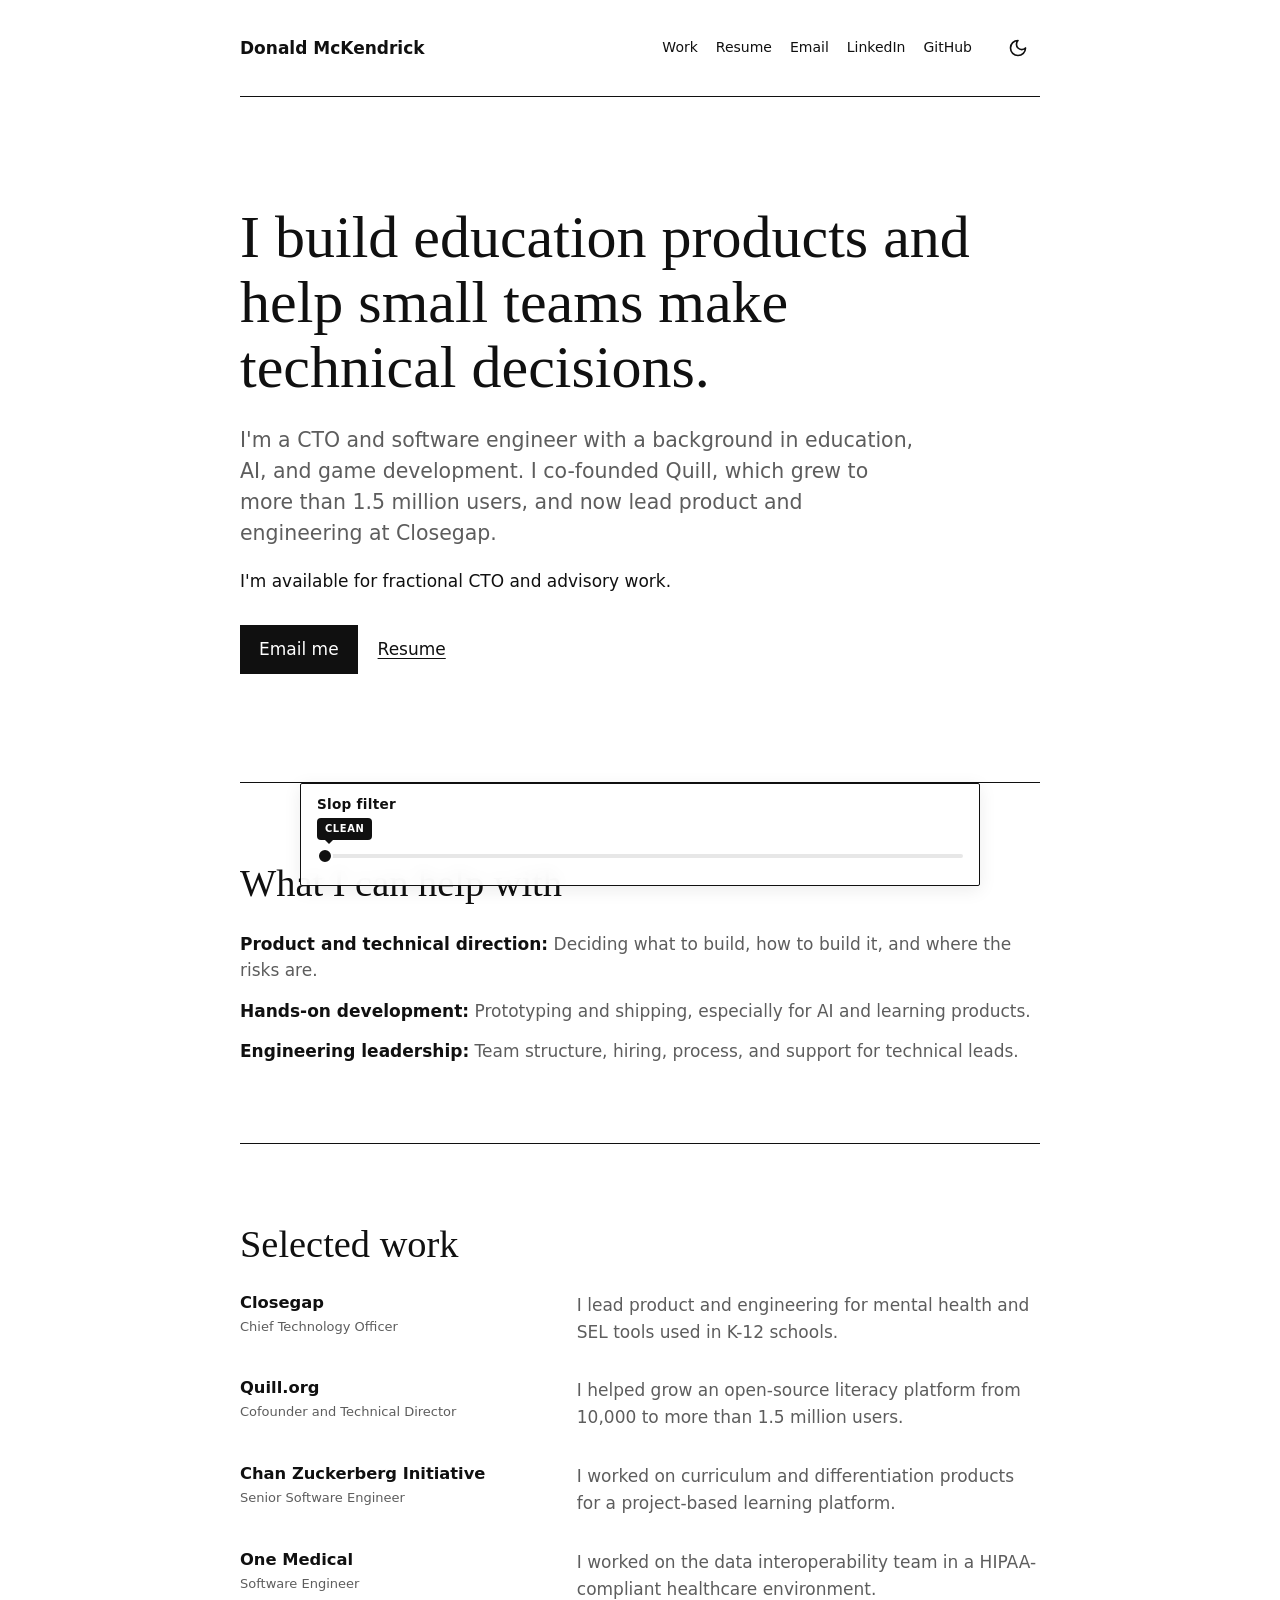
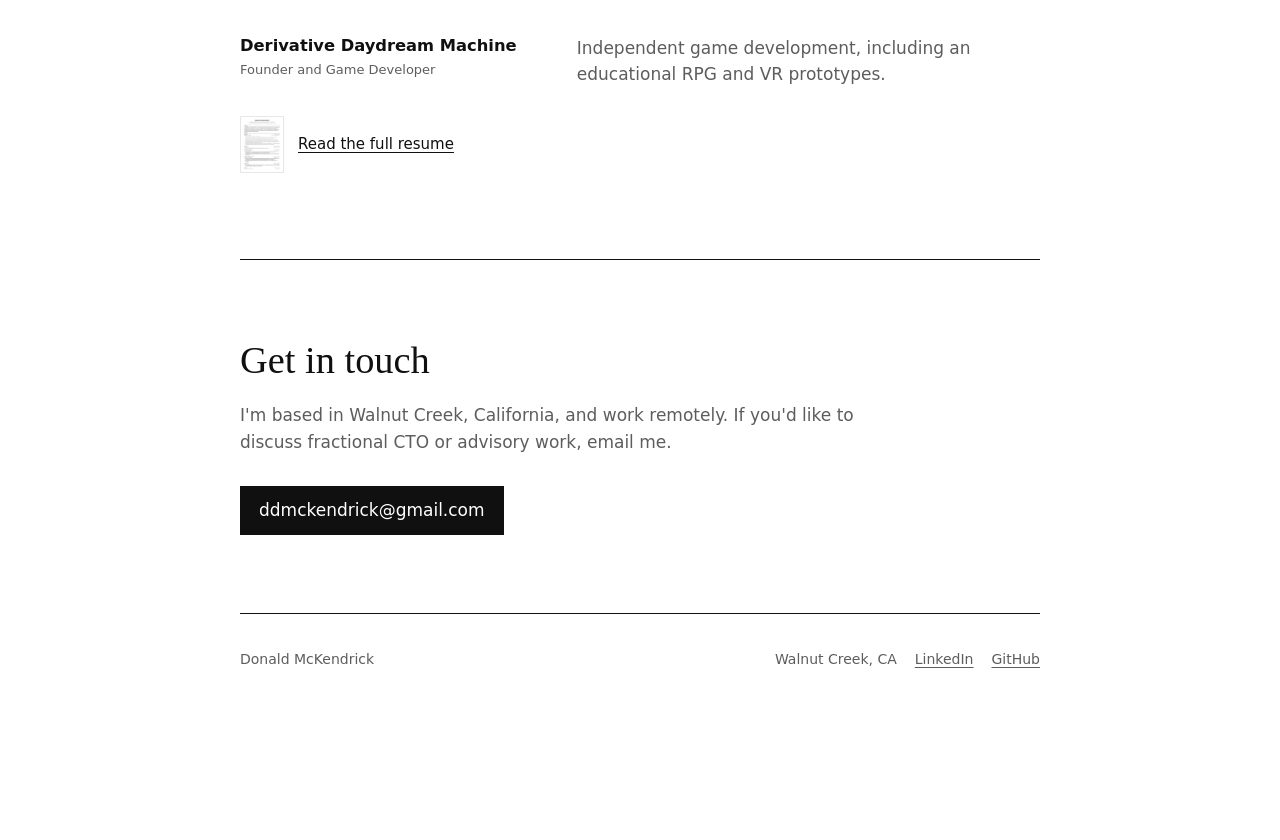
==== commit dbcfe68c: "Refine slop filter labels and positioning" ====
--- a/index.html
+++ b/index.html
@@ -26,8 +26,11 @@
             : !Number.isFinite(legacyLevel) || legacyLevel <= 0 ? 0 : legacyLevel <= 33 ? 1 : legacyLevel <= 66 ? 2 : 3;
           const intensities = [0, 0.22, 0.55, 1];
           const tiers = ['clean', 'subtle', 'awful', 'chaos'];
+          const slopPosition = slopStage / 3;
           root.style.setProperty('--slop', String(intensities[slopStage]));
-          root.style.setProperty('--slop-position', String(slopStage / 3));
+          root.style.setProperty('--slop-position', String(slopPosition));
+          root.style.setProperty('--slop-percent', `${slopPosition * 100}%`);
+          root.style.setProperty('--slop-thumb-offset', `${8 - (slopPosition * 16)}px`);
           root.dataset.slopTier = tiers[slopStage];
         } catch {}
 
@@ -36,7 +39,7 @@
       })();
     </script>
     <link rel="stylesheet" href="styles.css">
-    <script src="script.js" defer onerror="document.documentElement.classList.remove('js'); document.documentElement.dataset.slopTier='clean'; document.documentElement.style.setProperty('--slop','0'); document.documentElement.style.setProperty('--slop-position','0')"></script>
+    <script src="script.js" defer onerror="document.documentElement.classList.remove('js'); document.documentElement.dataset.slopTier='clean'; document.documentElement.style.setProperty('--slop','0'); document.documentElement.style.setProperty('--slop-position','0'); document.documentElement.style.setProperty('--slop-percent','0%'); document.documentElement.style.setProperty('--slop-thumb-offset','8px')"></script>
   </head>
   <body class="home-page">
     <header class="site-header">
@@ -71,21 +74,13 @@
     <aside class="slop-dock" data-slop-ui hidden aria-label="Slop filter controls">
       <div class="slop-dock-heading">
         <label for="slop-filter">Slop filter</label>
-        <div class="slop-dock-actions">
-          <output for="slop-filter" class="slop-output">
-            <strong data-slop-stage>Clean</strong>
-          </output>
-          <button class="slop-reset" type="button" hidden>Reset</button>
-        </div>
+        <button class="slop-reset" type="button" hidden>Reset</button>
       </div>
       <div class="slop-range-row">
+        <output for="slop-filter" class="slop-output">
+          <strong data-slop-stage>Clean</strong>
+        </output>
         <input id="slop-filter" type="range" min="0" max="3" step="1" value="0" aria-valuetext="Clean">
-        <div class="slop-ticks" aria-hidden="true">
-          <span>Clean</span>
-          <span>Subtle</span>
-          <span>Awful</span>
-          <span>Chaos</span>
-        </div>
       </div>
       <div class="slop-dock-footer">
         <span class="slop-parody-badge">Parody mode: fictional claims</span>
--- a/styles.css
+++ b/styles.css
@@ -2,6 +2,8 @@
   color-scheme: light;
   --slop: 0;
   --slop-position: 0;
+  --slop-percent: 0%;
+  --slop-thumb-offset: 8px;
   --ink: #101010;
   --muted: #5d5d5d;
   --quiet: #e7e7e7;
@@ -841,7 +843,7 @@
 /* Progressive slop filter */
 
 .js body {
-  padding-bottom: calc(142px + env(safe-area-inset-bottom));
+  padding-bottom: calc(128px + env(safe-area-inset-bottom));
 }
 
 body::before,
@@ -940,15 +942,9 @@
   content: "";
 }
 
-.slop-dock-heading,
-.slop-output,
-.slop-range-row,
-.slop-dock-footer {
+.slop-dock-heading {
   display: flex;
   align-items: center;
-}
-
-.slop-dock-heading {
   justify-content: space-between;
   gap: 16px;
   font-size: 0.85rem;
@@ -961,29 +957,74 @@
 }
 
 .slop-output {
-  gap: 8px;
-  color: var(--muted);
-  font-size: 0.76rem;
+  position: absolute;
+  top: 0;
+  left: calc(var(--slop-percent) + var(--slop-thumb-offset));
+  z-index: 3;
+  display: inline-flex;
+  align-items: center;
+  min-height: 22px;
+  padding: 3px 8px;
+  border-radius: 4px;
+  background: var(--ink);
+  color: var(--paper);
+  font-size: 0.62rem;
+  font-weight: 800;
+  letter-spacing: 0.06em;
+  line-height: 1;
+  pointer-events: none;
+  text-transform: uppercase;
+  transform: translateX(-50%);
+  transition: left 180ms ease, right 180ms ease, border-radius 180ms ease;
+  white-space: nowrap;
+}
+
+.slop-output::after {
+  position: absolute;
+  bottom: -4px;
+  left: 50%;
+  border: 4px solid transparent;
+  border-top-color: var(--ink);
+  border-bottom: 0;
+  content: "";
+  transform: translateX(-50%);
 }
 
 .slop-output strong {
-  color: var(--ink);
-  text-align: right;
+  color: inherit;
 }
 
 .slop-range-row {
-  display: grid;
-  grid-template-columns: minmax(0, 1fr);
-  margin-top: 8px;
-  color: var(--muted);
-  font-size: 0.69rem;
-  font-weight: 700;
-  letter-spacing: 0.08em;
-  line-height: 1;
-  text-transform: uppercase;
+  position: relative;
+  margin-top: 6px;
+  padding-top: 27px;
+}
+
+:root[data-slop-tier="clean"] .slop-output {
+  left: 0;
+  transform: none;
+}
+
+:root[data-slop-tier="clean"] .slop-output::after {
+  left: 8px;
+  transform: none;
+}
+
+:root[data-slop-tier="chaos"] .slop-output {
+  right: 0;
+  left: auto;
+  transform: none;
+}
+
+:root[data-slop-tier="chaos"] .slop-output::after {
+  right: 8px;
+  left: auto;
+  transform: none;
 }
 
 #slop-filter {
+  position: relative;
+  z-index: 2;
   width: 100%;
   height: 22px;
   margin: 0;
@@ -996,19 +1037,19 @@
 #slop-filter::-webkit-slider-runnable-track {
   height: 4px;
   border-radius: 99px;
-  background: linear-gradient(90deg, #7c3aed 0 calc(var(--slop-position) * 100%), var(--quiet) calc(var(--slop-position) * 100%) 100%);
+  background: linear-gradient(90deg, #7c3aed 0 var(--slop-percent), var(--quiet) var(--slop-percent) 100%);
 }
 
 #slop-filter::-moz-range-track {
   height: 4px;
   border-radius: 99px;
-  background: linear-gradient(90deg, #7c3aed 0 calc(var(--slop-position) * 100%), var(--quiet) calc(var(--slop-position) * 100%) 100%);
+  background: linear-gradient(90deg, #7c3aed 0 var(--slop-percent), var(--quiet) var(--slop-percent) 100%);
 }
 
 #slop-filter::-webkit-slider-thumb {
-  width: 18px;
-  height: 18px;
-  margin-top: -7px;
+  width: 16px;
+  height: 16px;
+  margin-top: -6px;
   border: 2px solid var(--paper);
   border-radius: 50%;
   background: var(--ink);
@@ -1017,8 +1058,8 @@
 }
 
 #slop-filter::-moz-range-thumb {
-  width: 16px;
-  height: 16px;
+  width: 14px;
+  height: 14px;
   border: 2px solid var(--paper);
   border-radius: 50%;
   background: var(--ink);
@@ -1034,75 +1075,33 @@
 }
 
 #slop-filter:focus-visible {
+  outline: none;
+}
+
+#slop-filter:focus-visible::-webkit-slider-thumb {
   outline: 2px solid var(--ink);
-  outline-offset: 4px;
-}
-
-.slop-ticks {
-  display: grid;
-  grid-template-columns: repeat(4, 1fr);
-  margin-top: -13px;
-  padding-inline: 9px;
-  pointer-events: none;
-}
-
-.slop-ticks span {
-  display: flex;
-  align-items: center;
-  flex-direction: column;
-  gap: 5px;
-  color: var(--muted);
-  font-size: 0.59rem;
-  font-weight: 800;
-  letter-spacing: 0.06em;
-  line-height: 1;
-  text-align: center;
-  text-transform: uppercase;
-}
-
-.slop-ticks span::before {
-  width: 7px;
-  height: 7px;
-  border: 1px solid var(--muted);
-  border-radius: 50%;
-  background: var(--paper);
-  box-shadow: 0 0 0 2px color-mix(in srgb, var(--paper) 82%, transparent);
-  content: "";
-}
-
-.slop-ticks span:first-child {
-  align-items: flex-start;
-  text-align: left;
-}
-
-.slop-ticks span:last-child {
-  align-items: flex-end;
-  text-align: right;
-}
-
-:root[data-slop-tier="clean"] .slop-ticks span:first-child::before,
-:root[data-slop-tier="subtle"] .slop-ticks span:nth-child(-n + 2)::before,
-:root[data-slop-tier="awful"] .slop-ticks span:nth-child(-n + 3)::before,
-:root[data-slop-tier="chaos"] .slop-ticks span::before {
-  border-color: #7c3aed;
-  background: #7c3aed;
+  outline-offset: 3px;
+}
+
+#slop-filter:focus-visible::-moz-range-thumb {
+  outline: 2px solid var(--ink);
+  outline-offset: 3px;
 }
 
 .slop-dock-footer {
-  min-height: 20px;
-  margin-top: 2px;
-  justify-content: flex-end;
+  display: none;
+  margin-top: 7px;
 }
 
 .slop-reset {
-  min-height: 30px;
-  padding: 2px 9px;
+  min-height: 24px;
+  padding: 1px 0;
   border: 0;
   border-bottom: 1px solid currentColor;
   background: transparent;
   color: inherit;
   font: inherit;
-  font-size: 0.72rem;
+  font-size: 0.69rem;
   font-weight: 700;
   cursor: pointer;
 }
@@ -1436,41 +1435,31 @@
 :root[data-slop-tier="chaos"] .slop-parody-badge {
   display: inline-flex;
   align-items: center;
-  min-height: 24px;
-  padding: 3px 8px;
+  min-height: 20px;
+  padding: 2px 7px;
   border: 1px solid rgb(255 255 255 / 0.54);
   border-radius: 999px;
   background: #101010;
   color: #ffffff;
-  font-size: 0.61rem;
+  font-size: 0.56rem;
   font-weight: 900;
-  letter-spacing: 0.1em;
+  letter-spacing: 0.08em;
   text-transform: uppercase;
 }
 
 :root[data-slop-tier="chaos"] .slop-dock-footer {
-  justify-content: space-between;
+  display: flex;
+  justify-content: flex-start;
 }
 
 :root[data-slop-tier="chaos"] .slop-dock {
   border-color: rgb(255 255 255 / 0.56);
-  box-shadow:
-    0 0 0 3px rgb(124 58 237 / 0.24),
-    0 20px 70px rgb(109 40 217 / 0.5);
+  box-shadow: 0 20px 70px rgb(109 40 217 / 0.44);
   color: #ffffff;
 }
 
-:root[data-slop-tier="chaos"] .slop-dock .slop-output,
-:root[data-slop-tier="chaos"] .slop-dock .slop-range-row,
-:root[data-slop-tier="chaos"] .slop-dock .slop-ticks span {
-  color: rgb(255 255 255 / 0.82);
-}
-
-:root[data-slop-tier="chaos"] .slop-dock .slop-output strong {
-  color: #ffffff;
-}
-
-:root[data-slop-tier="chaos"] #slop-filter:focus-visible,
+:root[data-slop-tier="chaos"] #slop-filter:focus-visible::-webkit-slider-thumb,
+:root[data-slop-tier="chaos"] #slop-filter:focus-visible::-moz-range-thumb,
 :root[data-slop-tier="chaos"] .slop-reset:focus-visible {
   outline-color: #ffffff;
 }
@@ -1592,7 +1581,7 @@
 
 @media (max-width: 560px) {
   .js body {
-    padding-bottom: calc(154px + env(safe-area-inset-bottom));
+    padding-bottom: calc(140px + env(safe-area-inset-bottom));
   }
 
   .slop-dock {
@@ -1636,12 +1625,7 @@
   }
 
   .slop-output {
-    gap: 6px;
-    font-size: 0.7rem;
-  }
-
-  .slop-range-row {
-    grid-template-columns: minmax(0, 1fr);
+    font-size: 0.6rem;
   }
 
   :root[data-slop-tier="awful"] .hero,
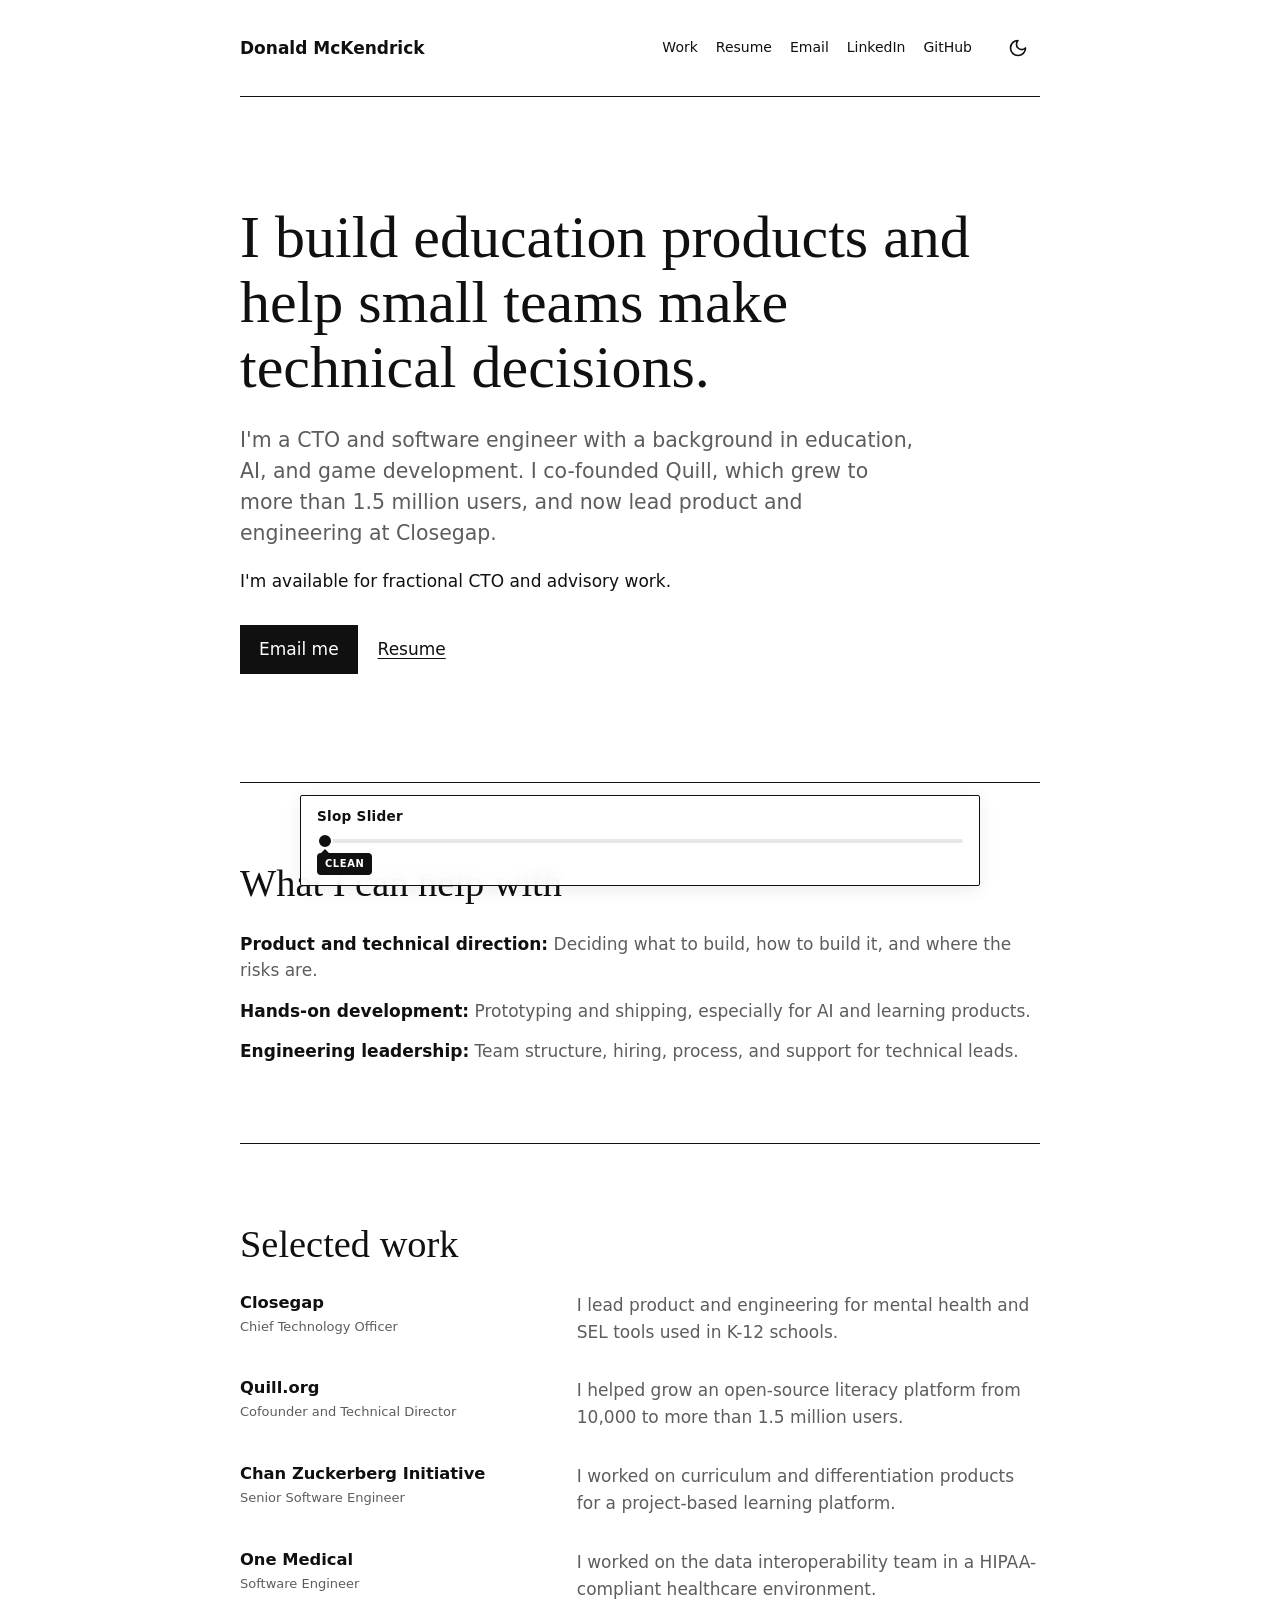
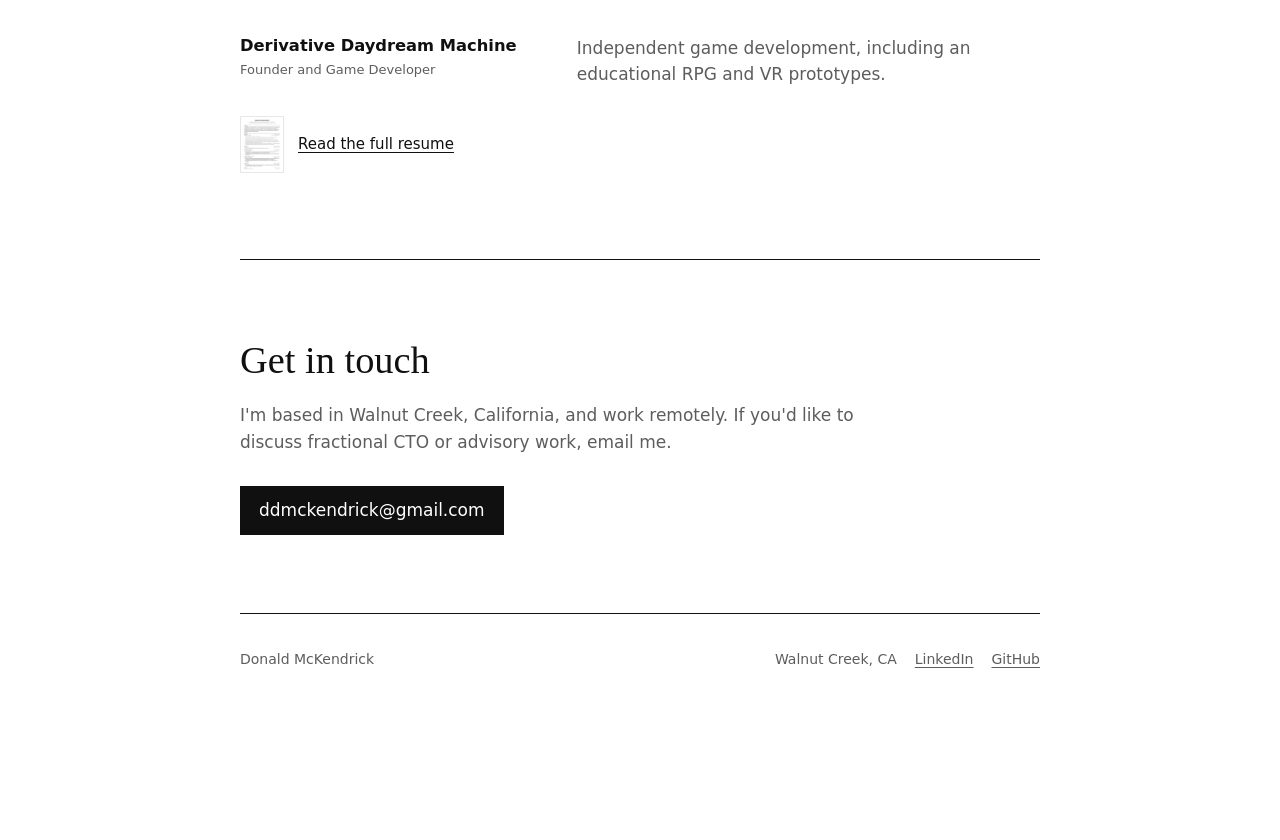
==== commit 7f7a0bed: "Refine slop dock labels and slider layout" ====
--- a/index.html
+++ b/index.html
@@ -71,19 +71,19 @@
       </nav>
     </header>
 
-    <aside class="slop-dock" data-slop-ui hidden aria-label="Slop filter controls">
+    <aside class="slop-dock" data-slop-ui hidden aria-label="Slop Slider controls">
       <div class="slop-dock-heading">
-        <label for="slop-filter">Slop filter</label>
-        <button class="slop-reset" type="button" hidden>Reset</button>
+        <label for="slop-filter">Slop Slider</label>
+        <div class="slop-dock-actions">
+          <span class="slop-fictional-note">Fictional claims</span>
+          <button class="slop-reset" type="button" hidden>Reset</button>
+        </div>
       </div>
       <div class="slop-range-row">
+        <input id="slop-filter" type="range" min="0" max="3" step="1" value="0" aria-valuetext="Clean">
         <output for="slop-filter" class="slop-output">
           <strong data-slop-stage>Clean</strong>
         </output>
-        <input id="slop-filter" type="range" min="0" max="3" step="1" value="0" aria-valuetext="Clean">
-      </div>
-      <div class="slop-dock-footer">
-        <span class="slop-parody-badge">Parody mode: fictional claims</span>
       </div>
     </aside>
 
--- a/styles.css
+++ b/styles.css
@@ -883,7 +883,7 @@
 
 .slop-eyebrow,
 .slop-metrics,
-.slop-parody-badge,
+.slop-fictional-note,
 .slop-hype-strip,
 .slop-floater {
   display: none;
@@ -956,9 +956,25 @@
   letter-spacing: 0.02em;
 }
 
+.slop-dock-actions {
+  display: flex;
+  align-items: center;
+  gap: 10px;
+}
+
+.slop-fictional-note {
+  font-size: 0.56rem;
+  font-weight: 800;
+  letter-spacing: 0.07em;
+  line-height: 1;
+  opacity: 0.78;
+  text-transform: uppercase;
+  white-space: nowrap;
+}
+
 .slop-output {
   position: absolute;
-  top: 0;
+  bottom: 0;
   left: calc(var(--slop-percent) + var(--slop-thumb-offset));
   z-index: 3;
   display: inline-flex;
@@ -981,11 +997,11 @@
 
 .slop-output::after {
   position: absolute;
-  bottom: -4px;
+  top: -4px;
   left: 50%;
   border: 4px solid transparent;
-  border-top-color: var(--ink);
-  border-bottom: 0;
+  border-top: 0;
+  border-bottom-color: var(--ink);
   content: "";
   transform: translateX(-50%);
 }
@@ -997,7 +1013,7 @@
 .slop-range-row {
   position: relative;
   margin-top: 6px;
-  padding-top: 27px;
+  padding-bottom: 23px;
 }
 
 :root[data-slop-tier="clean"] .slop-output {
@@ -1006,7 +1022,7 @@
 }
 
 :root[data-slop-tier="clean"] .slop-output::after {
-  left: 8px;
+  left: 4px;
   transform: none;
 }
 
@@ -1017,7 +1033,7 @@
 }
 
 :root[data-slop-tier="chaos"] .slop-output::after {
-  right: 8px;
+  right: 4px;
   left: auto;
   transform: none;
 }
@@ -1025,6 +1041,7 @@
 #slop-filter {
   position: relative;
   z-index: 2;
+  display: block;
   width: 100%;
   height: 22px;
   margin: 0;
@@ -1086,11 +1103,6 @@
 #slop-filter:focus-visible::-moz-range-thumb {
   outline: 2px solid var(--ink);
   outline-offset: 3px;
-}
-
-.slop-dock-footer {
-  display: none;
-  margin-top: 7px;
 }
 
 .slop-reset {
@@ -1432,24 +1444,8 @@
   animation: slop-marquee 11s linear infinite;
 }
 
-:root[data-slop-tier="chaos"] .slop-parody-badge {
-  display: inline-flex;
-  align-items: center;
-  min-height: 20px;
-  padding: 2px 7px;
-  border: 1px solid rgb(255 255 255 / 0.54);
-  border-radius: 999px;
-  background: #101010;
-  color: #ffffff;
-  font-size: 0.56rem;
-  font-weight: 900;
-  letter-spacing: 0.08em;
-  text-transform: uppercase;
-}
-
-:root[data-slop-tier="chaos"] .slop-dock-footer {
-  display: flex;
-  justify-content: flex-start;
+:root[data-slop-tier="chaos"] .slop-fictional-note {
+  display: inline;
 }
 
 :root[data-slop-tier="chaos"] .slop-dock {
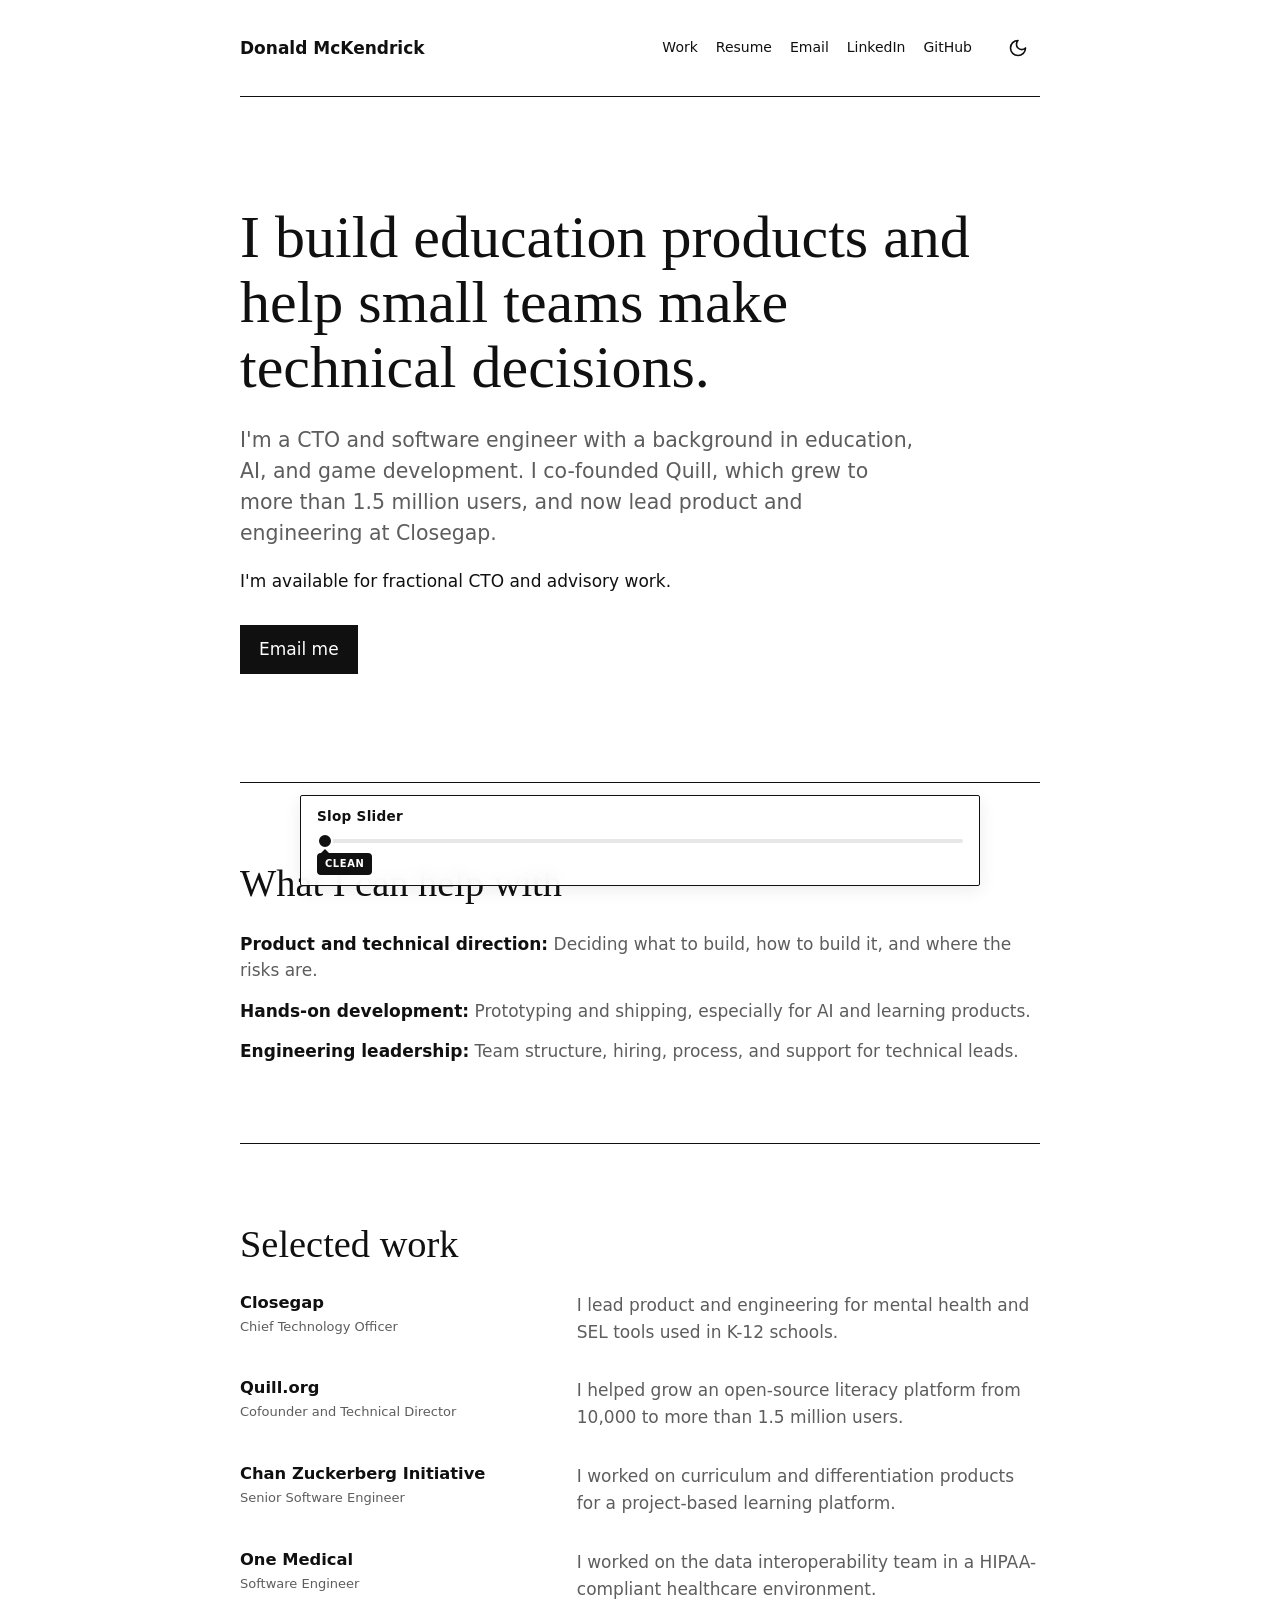
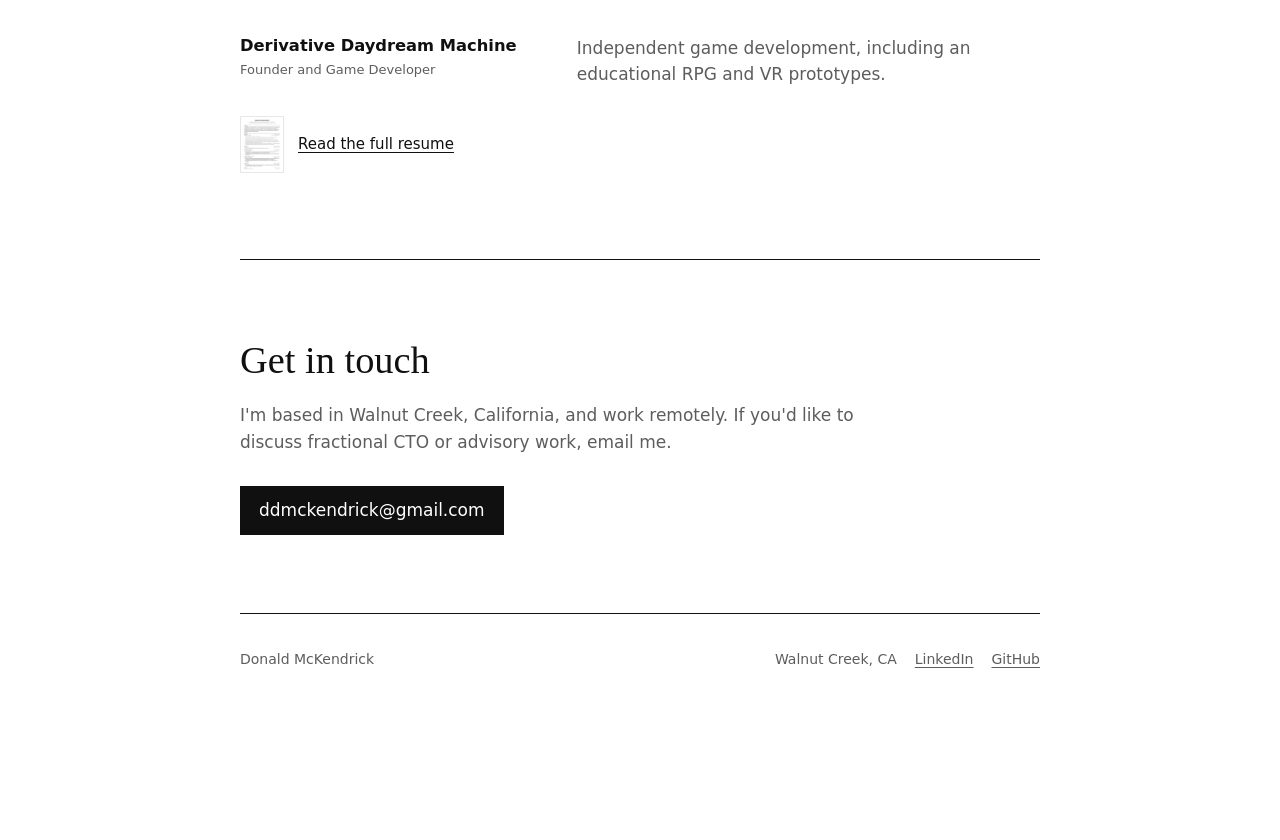
==== commit 3186a2a8: "Refine slop variants and remove resume CTA" ====
--- a/index.html
+++ b/index.html
@@ -99,7 +99,6 @@
           <p class="availability" data-slop-copy="home-availability">I'm available for fractional CTO and advisory work.</p>
           <div class="link-row" aria-label="Primary actions">
             <a class="button" href="mailto:ddmckendrick@gmail.com" data-slop-copy="home-email-cta">Email me</a>
-            <a href="resume.html" data-slop-copy="home-resume-cta">Resume</a>
           </div>
           <div class="slop-metrics" data-slop-ui hidden aria-hidden="true">
             <span><strong data-slop-copy="metric-one-value">10+ yrs</strong><small data-slop-copy="metric-one-label">building products</small></span>
--- a/styles.css
+++ b/styles.css
@@ -122,6 +122,7 @@
   padding: 26px 0;
   border-bottom: 1px solid var(--ink);
   transition:
+    margin 180ms ease,
     padding 180ms ease,
     border-color 180ms ease,
     border-radius 180ms ease,
@@ -795,6 +796,11 @@
     min-width: 24px;
     height: 1px;
     background: var(--ink);
+  }
+
+  :root[data-slop-tier="awful"] .home-page .section > h2::after,
+  :root[data-slop-tier="chaos"] .home-page .section > h2::after {
+    display: none;
   }
 
   .work-list article {
@@ -1223,6 +1229,7 @@
 :root[data-slop-tier="awful"] .site-header,
 :root[data-slop-tier="chaos"] .site-header {
   gap: 12px;
+  margin-block: 20px;
   padding: 14px 16px;
   border: 0;
   border-radius: 24px;
@@ -1405,6 +1412,14 @@
 :root[data-slop-tier="awful"] .work-list,
 :root[data-slop-tier="chaos"] .work-list {
   gap: 14px;
+}
+
+:root[data-slop-tier="chaos"] .resume-document h2 {
+  border-bottom: 0;
+}
+
+:root[data-slop-tier="chaos"] .resume-role + .resume-role {
+  margin-top: 16px;
 }
 
 :root[data-slop-tier="chaos"] body {
@@ -1589,7 +1604,7 @@
   :root[data-slop-tier="awful"] .site-header,
   :root[data-slop-tier="chaos"] .site-header {
     width: calc(100% - 20px);
-    margin-top: 10px;
+    margin-block: 16px;
     padding: 10px 12px;
     border-radius: 20px;
     backdrop-filter: none;
@@ -1633,11 +1648,63 @@
     padding: 24px 20px;
   }
 
+  :root[data-slop-tier="awful"] .slop-eyebrow,
+  :root[data-slop-tier="chaos"] .slop-eyebrow {
+    width: auto;
+    padding: 0;
+    border: 0;
+    border-radius: 0;
+    background: transparent;
+    box-shadow: none;
+    backdrop-filter: none;
+    font-size: clamp(0.68rem, 3.2vw, 0.76rem);
+    letter-spacing: 0.065em;
+  }
+
+  :root[data-slop-tier="chaos"] .hero .button {
+    padding-inline: 8px;
+    font-size: clamp(0.68rem, 3.35vw, 0.82rem);
+    letter-spacing: -0.015em;
+    white-space: nowrap;
+  }
+
   :root[data-slop-tier="awful"] .site-nav a,
   :root[data-slop-tier="chaos"] .site-nav a {
-    padding: 7px 12px;
+    padding: 7px 0;
+    border: 0;
+    border-radius: 0;
     background: transparent;
     box-shadow: none;
+  }
+
+  :root[data-slop-tier="awful"] .site-nav a:hover,
+  :root[data-slop-tier="awful"] .site-nav a[aria-current="page"],
+  :root[data-slop-tier="chaos"] .site-nav a:hover,
+  :root[data-slop-tier="chaos"] .site-nav a[aria-current="page"] {
+    border: 0;
+    background: transparent;
+  }
+
+  :root[data-slop-tier="awful"] .site-nav a:focus-visible,
+  :root[data-slop-tier="chaos"] .site-nav a:focus-visible {
+    outline: 0;
+    text-decoration: underline;
+    text-decoration-color: #7c3aed;
+    text-decoration-thickness: 2px;
+  }
+
+  :root.js body.menu-open .site-header {
+    z-index: 30;
+    backdrop-filter: none;
+    -webkit-backdrop-filter: none;
+  }
+
+  :root.js body.menu-open .site-nav {
+    width: 100vw;
+    min-height: 100vh;
+    min-height: 100dvh;
+    overflow-y: auto;
+    overscroll-behavior: contain;
   }
 
   .slop-metrics {
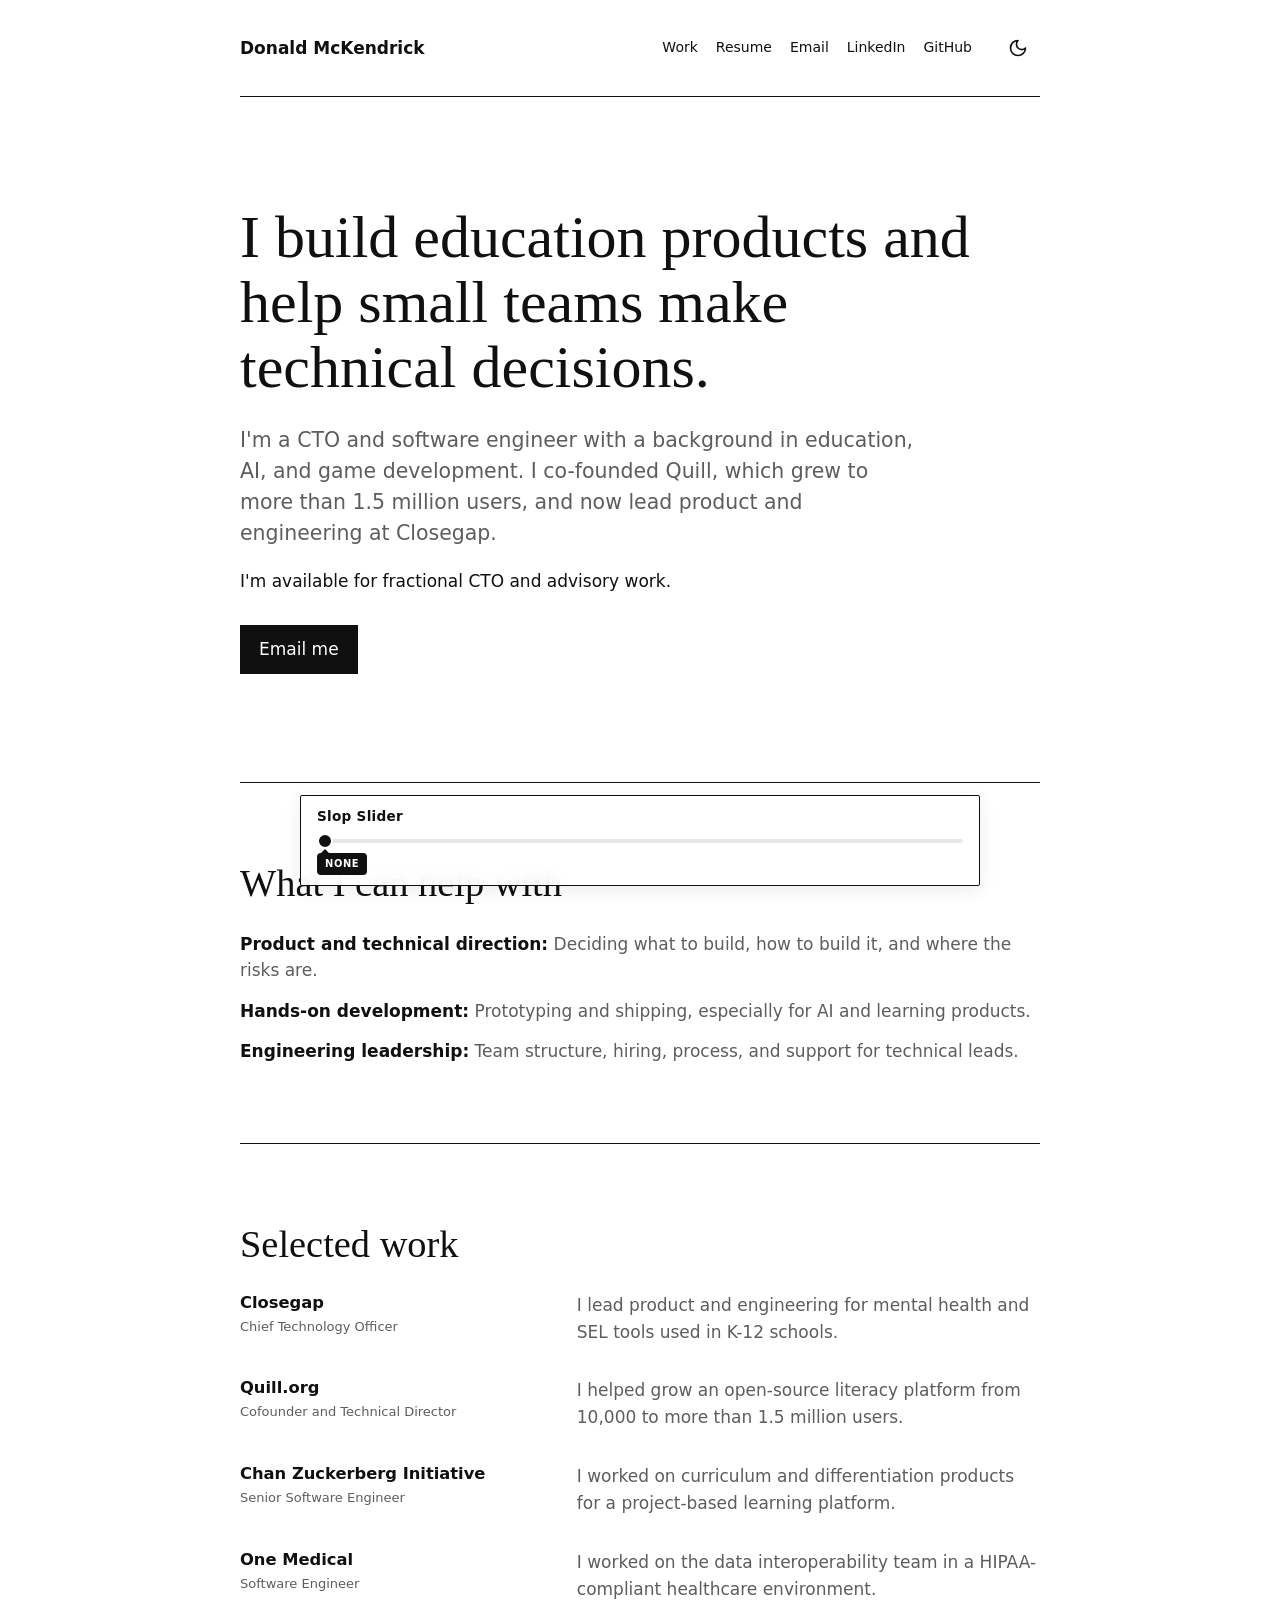
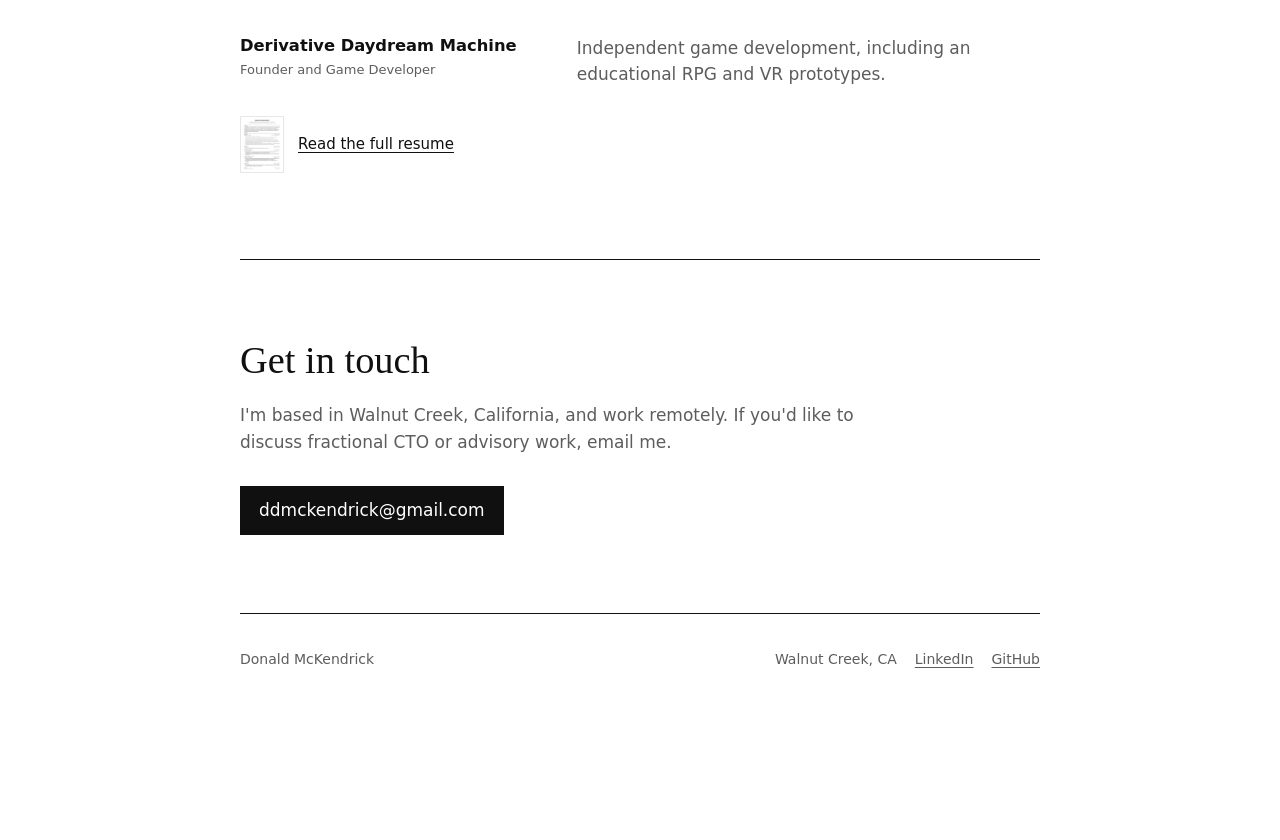
==== commit 2ed35857: "Rename clean slop stage to None" ====
--- a/index.html
+++ b/index.html
@@ -80,9 +80,9 @@
         </div>
       </div>
       <div class="slop-range-row">
-        <input id="slop-filter" type="range" min="0" max="3" step="1" value="0" aria-valuetext="Clean">
+        <input id="slop-filter" type="range" min="0" max="3" step="1" value="0" aria-valuetext="None">
         <output for="slop-filter" class="slop-output">
-          <strong data-slop-stage>Clean</strong>
+          <strong data-slop-stage>None</strong>
         </output>
       </div>
     </aside>
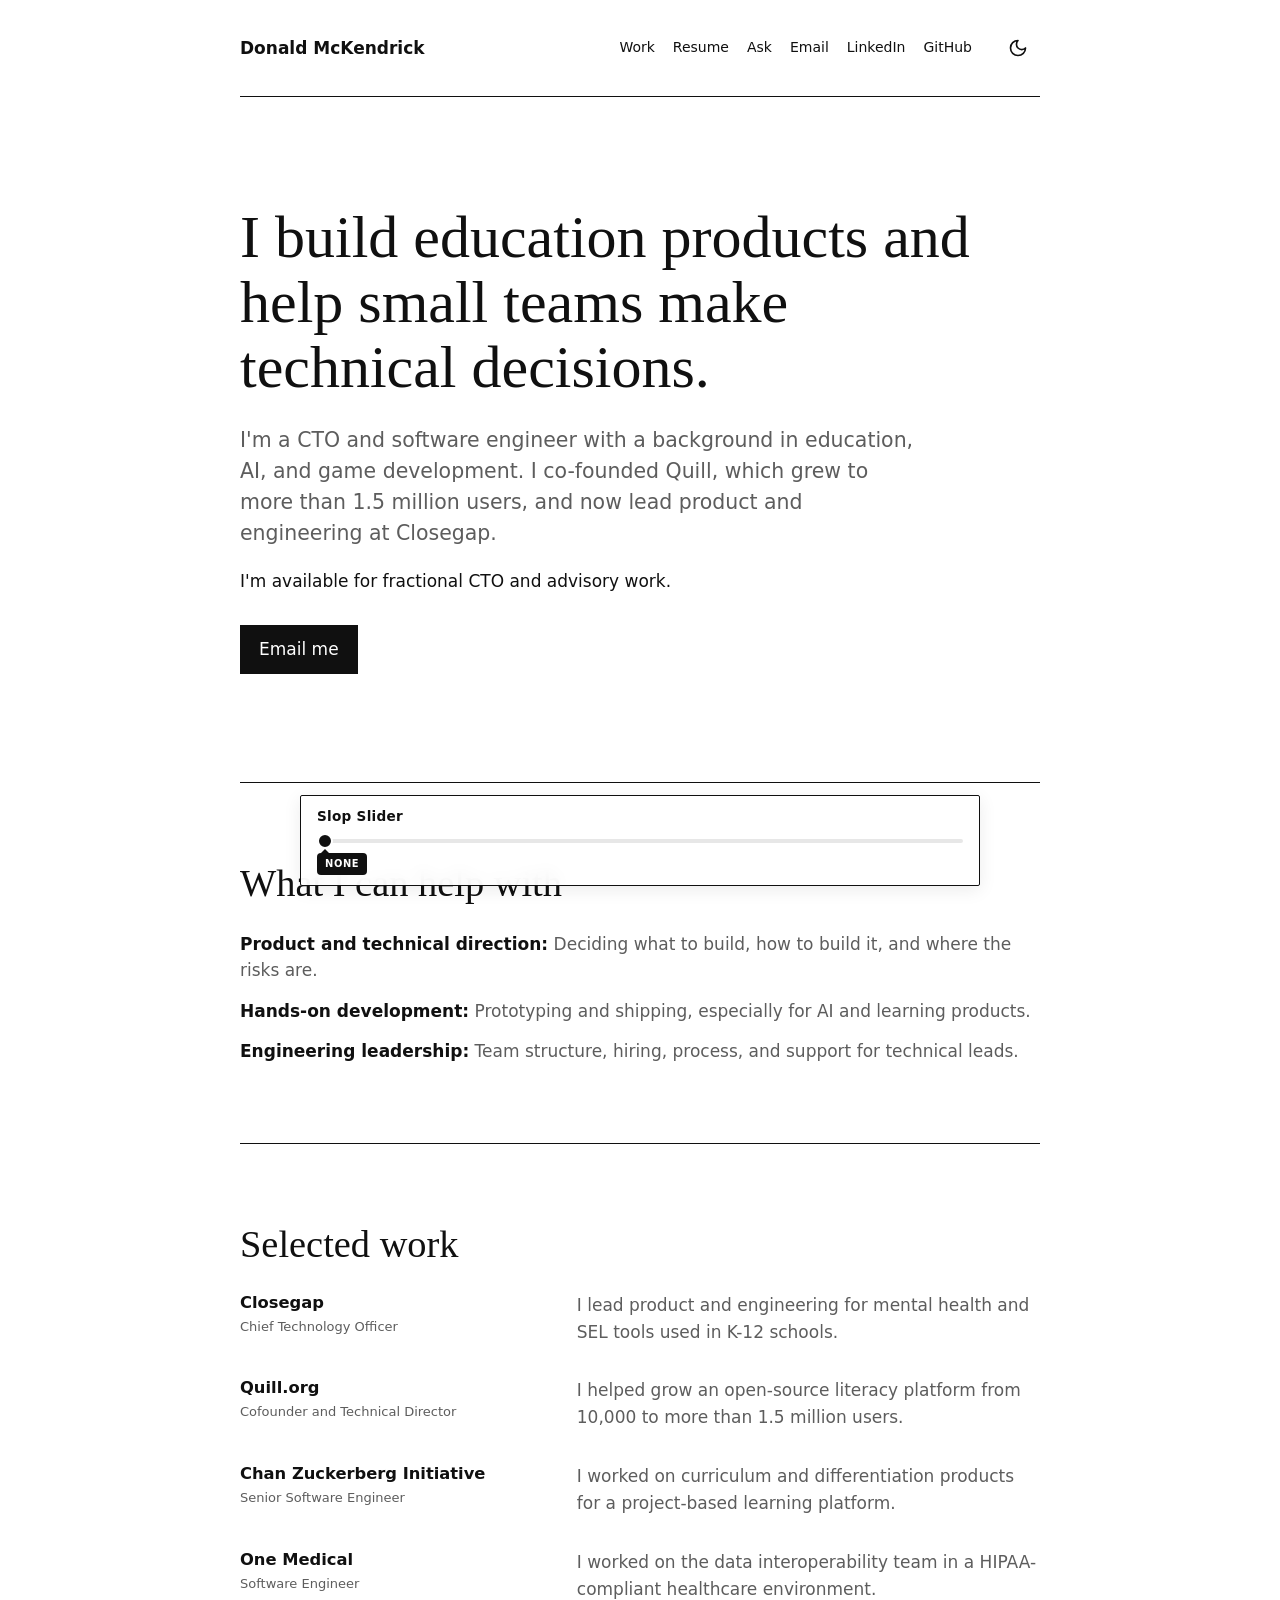
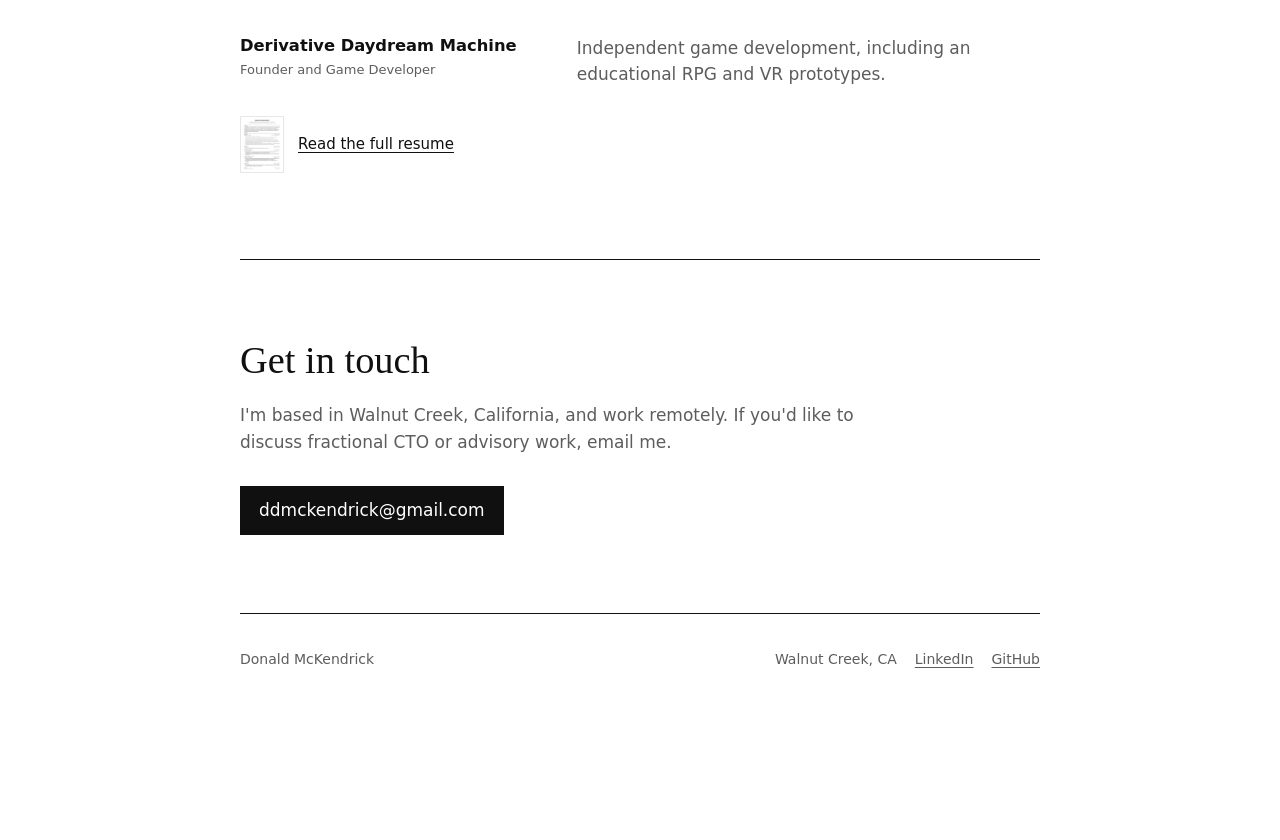
==== commit e1795b49: "Add Ask page navigation and resume assistant styling" ====
--- a/index.html
+++ b/index.html
@@ -65,6 +65,7 @@
       <nav class="site-nav" id="primary-navigation" aria-label="Primary navigation">
         <a href="#work" aria-label="Selected work" data-slop-copy="nav-work">Work</a>
         <a href="resume.html" aria-label="Resume" data-slop-copy="nav-resume">Resume</a>
+        <a href="ask.html" aria-label="Ask about Donald's work">Ask</a>
         <a href="mailto:ddmckendrick@gmail.com" aria-label="Email Donald McKendrick" data-slop-copy="nav-email">Email</a>
         <a href="https://linkedin.com/in/donaldmckendrick" target="_blank" rel="noopener noreferrer">LinkedIn</a>
         <a href="https://github.com/ddmck" target="_blank" rel="noopener noreferrer">GitHub</a>
--- a/styles.css
+++ b/styles.css
@@ -747,18 +747,30 @@
   }
 
   .footer-links {
-    flex-direction: row;
-    align-items: center;
-    gap: 0 18px;
+    display: grid;
+    grid-template-columns: max-content max-content;
+    justify-content: start;
+    width: 100%;
+    gap: 0 24px;
   }
 
   .footer-links span {
-    flex-basis: 100%;
+    grid-column: 1 / -1;
+    margin-bottom: 2px;
   }
 
   .site-footer {
-    gap: 8px;
-    padding: 24px 0 28px;
+    gap: 4px;
+    padding: 24px 0 20px;
+  }
+
+  .site-footer > span {
+    color: var(--ink);
+    font-weight: 700;
+  }
+
+  .site-footer .footer-links a {
+    color: var(--ink);
   }
 
   .button {
@@ -1231,10 +1243,13 @@
   gap: 12px;
   margin-block: 20px;
   padding: 14px 16px;
-  border: 0;
-  border-radius: 24px;
+  border: 1px solid rgb(124 58 237 / 0.22);
+  border-radius: calc(18px + (var(--slop) * 18px));
   background: color-mix(in srgb, var(--paper) 72%, transparent);
-  box-shadow: 0 16px 46px rgb(76 29 149 / 0.12);
+  background-clip: padding-box;
+  box-shadow:
+    0 16px 46px rgb(76 29 149 / 0.12),
+    inset 0 1px rgb(255 255 255 / 0.16);
   backdrop-filter: blur(18px) saturate(1.25);
 }
 
@@ -1290,10 +1305,13 @@
   margin-top: 28px;
   margin-bottom: 16px;
   padding: 20px;
-  border: 0;
-  border-radius: 22px;
+  border: 1px solid rgb(124 58 237 / 0.22);
+  border-radius: calc(18px + (var(--slop) * 18px));
   background: color-mix(in srgb, var(--paper) 72%, transparent);
-  box-shadow: 0 16px 46px rgb(76 29 149 / 0.1);
+  background-clip: padding-box;
+  box-shadow:
+    0 16px 46px rgb(76 29 149 / 0.1),
+    inset 0 1px rgb(255 255 255 / 0.16);
   backdrop-filter: blur(18px) saturate(1.2);
 }
 
@@ -1307,7 +1325,9 @@
   background:
     linear-gradient(118deg, rgb(124 58 237 / 0.18), rgb(34 211 238 / 0.13) 54%, rgb(244 63 94 / 0.14)),
     color-mix(in srgb, var(--paper) 68%, transparent);
-  box-shadow: 0 18px 58px rgb(109 40 217 / 0.24);
+  box-shadow:
+    0 18px 58px rgb(109 40 217 / 0.24),
+    inset 0 1px rgb(255 255 255 / 0.16);
 }
 
 @supports ((background-clip: text) or (-webkit-background-clip: text)) {
@@ -1595,6 +1615,12 @@
     padding-bottom: calc(140px + env(safe-area-inset-bottom));
   }
 
+  :root[data-slop-tier="chaos"] .site-header,
+  :root[data-slop-tier="chaos"] main,
+  :root[data-slop-tier="chaos"] .site-footer {
+    z-index: 3;
+  }
+
   .slop-dock {
     bottom: max(9px, env(safe-area-inset-bottom));
     width: calc(100% - 20px);
@@ -1606,8 +1632,16 @@
     width: calc(100% - 20px);
     margin-block: 16px;
     padding: 10px 12px;
-    border-radius: 20px;
-    backdrop-filter: none;
+  }
+
+  :root[data-slop-tier="awful"] .site-header,
+  :root[data-slop-tier="awful"] .site-footer {
+    backdrop-filter: blur(calc(12px + (var(--slop) * 12px))) saturate(1.3);
+  }
+
+  :root[data-slop-tier="chaos"] .site-header,
+  :root[data-slop-tier="chaos"] .site-footer {
+    backdrop-filter: blur(0.75px) saturate(1.12);
   }
 
   :root[data-slop-tier="awful"] .site-header .brand,
@@ -1648,6 +1682,19 @@
     padding: 24px 20px;
   }
 
+  :root[data-slop-tier="chaos"] .hero,
+  :root[data-slop-tier="chaos"] .home-page .section,
+  :root[data-slop-tier="chaos"] .resume-document > section {
+    background: color-mix(in srgb, var(--paper) 48%, transparent);
+    backdrop-filter: blur(0.75px) saturate(1.12);
+  }
+
+  :root[data-slop-tier="chaos"] .work-list article,
+  :root[data-slop-tier="chaos"] .resume-role,
+  :root[data-slop-tier="chaos"] .skill-list div {
+    background: color-mix(in srgb, var(--paper) 32%, transparent);
+  }
+
   :root[data-slop-tier="awful"] .slop-eyebrow,
   :root[data-slop-tier="chaos"] .slop-eyebrow {
     width: auto;
@@ -1727,7 +1774,7 @@
   }
 
   .slop-floater {
-    opacity: 0.72;
+    opacity: 1;
   }
 }
 
@@ -1816,3 +1863,413 @@
     text-decoration: none;
   }
 }
+
+/* On-device resume assistant */
+
+.ask-site {
+  --signal: #2f5cff;
+  --signal-soft: #eef2ff;
+}
+
+:root[data-theme="dark"] .ask-site {
+  --signal: #8ba5ff;
+  --signal-soft: #1b2240;
+}
+
+.js body.ask-site {
+  padding-bottom: 0;
+}
+
+.ask-site .site-header,
+.ask-site .site-footer,
+.ask-page {
+  width: min(920px, calc(100% - 40px));
+}
+
+.ask-page {
+  margin-inline: auto;
+  padding: clamp(52px, 8vw, 94px) 0 clamp(70px, 9vw, 116px);
+}
+
+.ask-intro {
+  display: grid;
+  grid-template-columns: minmax(0, 1.25fr) minmax(280px, 0.75fr);
+  gap: clamp(40px, 8vw, 100px);
+  align-items: end;
+  animation: ask-rise 500ms ease both;
+}
+
+.ask-kicker {
+  margin: 0 0 14px;
+  color: var(--signal);
+  font-size: 0.72rem;
+  font-weight: 800;
+  letter-spacing: 0.13em;
+  text-transform: uppercase;
+}
+
+.ask-intro h1 {
+  max-width: 590px;
+  font-size: clamp(3.2rem, 8vw, 6.4rem);
+  letter-spacing: -0.045em;
+  line-height: 0.92;
+}
+
+.ask-intro > p {
+  margin: 0 0 4px;
+  color: var(--muted);
+  line-height: 1.55;
+}
+
+.ask-workspace {
+  position: relative;
+  margin-top: clamp(54px, 9vw, 104px);
+  border-top: 1px solid var(--ink);
+  border-bottom: 1px solid var(--ink);
+  animation: ask-rise 500ms 80ms ease both;
+}
+
+.ask-status {
+  display: flex;
+  align-items: center;
+  min-height: 46px;
+  gap: 9px;
+  border-bottom: 1px solid var(--quiet);
+  color: var(--muted);
+  font-size: 0.74rem;
+  font-weight: 700;
+  letter-spacing: 0.06em;
+  text-transform: uppercase;
+}
+
+.ask-status-dot {
+  width: 7px;
+  height: 7px;
+  border-radius: 50%;
+  background: var(--muted);
+  box-shadow: 0 0 0 4px color-mix(in srgb, var(--muted) 12%, transparent);
+  transition: background-color 180ms ease, box-shadow 180ms ease;
+}
+
+.ask-site[data-ai-state="ready"] .ask-status-dot {
+  background: var(--signal);
+  box-shadow: 0 0 0 4px color-mix(in srgb, var(--signal) 14%, transparent);
+}
+
+.ask-site[data-ai-state="loading"] .ask-status-dot,
+.ask-site[data-ai-state="thinking"] .ask-status-dot {
+  background: var(--signal);
+  animation: ask-pulse 1.2s ease-in-out infinite;
+}
+
+.ask-site[data-ai-state="error"] .ask-status-dot,
+.ask-site[data-ai-state="unavailable"] .ask-status-dot {
+  background: #c23b2a;
+}
+
+.chat-log {
+  display: grid;
+  max-height: 560px;
+  padding: clamp(32px, 5vw, 52px) 0;
+  overflow-y: auto;
+  gap: 34px;
+  scroll-behavior: smooth;
+}
+
+.chat-message {
+  display: grid;
+  grid-template-columns: 150px minmax(0, 1fr);
+  gap: 24px;
+  animation: ask-message 240ms ease both;
+}
+
+.chat-speaker {
+  padding-top: 0.16em;
+  color: var(--muted);
+  font-size: 0.72rem;
+  font-weight: 800;
+  letter-spacing: 0.06em;
+  text-transform: uppercase;
+}
+
+.chat-message p {
+  max-width: 640px;
+  margin: 0;
+  font-family: var(--serif);
+  font-size: clamp(1.22rem, 2.4vw, 1.6rem);
+  line-height: 1.42;
+  white-space: pre-wrap;
+}
+
+.chat-message-user p {
+  color: var(--muted);
+}
+
+.chat-message.is-streaming p::after {
+  display: inline-block;
+  width: 0.5em;
+  height: 1em;
+  margin-left: 0.14em;
+  background: var(--signal);
+  vertical-align: -0.12em;
+  animation: ask-cursor 850ms steps(1) infinite;
+  content: "";
+}
+
+.chat-message.has-error p {
+  color: var(--muted);
+}
+
+.suggested-questions {
+  display: flex;
+  flex-wrap: wrap;
+  gap: 8px;
+  padding-bottom: 18px;
+}
+
+.suggested-questions button {
+  min-height: 36px;
+  padding: 7px 11px;
+  border: 1px solid var(--quiet);
+  border-radius: 999px;
+  background: transparent;
+  color: var(--muted);
+  font: inherit;
+  font-size: 0.76rem;
+  cursor: pointer;
+  transition: border-color 150ms ease, color 150ms ease, transform 150ms ease;
+}
+
+.suggested-questions button:hover:not(:disabled) {
+  border-color: var(--ink);
+  color: var(--ink);
+  transform: translateY(-1px);
+}
+
+.suggested-questions button:focus-visible {
+  outline: 2px solid var(--signal);
+  outline-offset: 2px;
+}
+
+.suggested-questions button:disabled {
+  cursor: not-allowed;
+  opacity: 0.45;
+}
+
+.ask-form {
+  display: grid;
+  grid-template-columns: minmax(0, 1fr) auto;
+  align-items: end;
+  gap: 14px;
+  padding: 18px 0;
+  border-top: 1px solid var(--quiet);
+}
+
+.ask-form textarea {
+  width: 100%;
+  min-height: 64px;
+  max-height: 160px;
+  padding: 10px 0;
+  resize: vertical;
+  border: 0;
+  background: transparent;
+  color: var(--ink);
+  font: inherit;
+  font-size: 1.02rem;
+  line-height: 1.45;
+}
+
+.ask-form textarea::placeholder {
+  color: var(--muted);
+  opacity: 0.72;
+}
+
+.ask-form textarea:focus {
+  outline: none;
+}
+
+.ask-form:focus-within {
+  border-top-color: var(--signal);
+}
+
+.ask-submit {
+  display: inline-flex;
+  align-items: center;
+  justify-content: center;
+  min-width: 92px;
+  min-height: 46px;
+  gap: 9px;
+  padding: 10px 15px;
+  border: 1px solid var(--ink);
+  background: var(--ink);
+  color: var(--paper);
+  font: inherit;
+  font-size: 0.86rem;
+  font-weight: 800;
+  cursor: pointer;
+  transition: background-color 150ms ease, color 150ms ease, transform 150ms ease;
+}
+
+.ask-submit svg {
+  width: 17px;
+  height: 17px;
+  fill: none;
+  stroke: currentColor;
+  stroke-linecap: round;
+  stroke-linejoin: round;
+  stroke-width: 1.8;
+}
+
+.ask-submit:hover:not(:disabled) {
+  background: var(--signal);
+  border-color: var(--signal);
+  color: #ffffff;
+  transform: translateY(-1px);
+}
+
+.ask-submit:focus-visible {
+  outline: 2px solid var(--signal);
+  outline-offset: 3px;
+}
+
+.ask-submit:disabled {
+  cursor: not-allowed;
+  opacity: 0.36;
+}
+
+.ask-form-note {
+  min-height: 22px;
+  margin: 0;
+  padding: 0 0 16px;
+  color: var(--muted);
+  font-size: 0.76rem;
+}
+
+.ask-privacy {
+  display: grid;
+  grid-template-columns: repeat(2, minmax(0, 1fr));
+  gap: clamp(30px, 8vw, 90px);
+  margin-top: 28px;
+  color: var(--muted);
+  font-size: 0.78rem;
+  animation: ask-rise 500ms 160ms ease both;
+}
+
+.ask-privacy p {
+  margin: 0;
+}
+
+.ask-privacy strong {
+  color: var(--ink);
+}
+
+@keyframes ask-rise {
+  from {
+    opacity: 0;
+    transform: translateY(14px);
+  }
+  to {
+    opacity: 1;
+    transform: translateY(0);
+  }
+}
+
+@keyframes ask-message {
+  from {
+    opacity: 0;
+    transform: translateY(7px);
+  }
+  to {
+    opacity: 1;
+    transform: translateY(0);
+  }
+}
+
+@keyframes ask-pulse {
+  50% {
+    box-shadow: 0 0 0 7px color-mix(in srgb, var(--signal) 8%, transparent);
+    opacity: 0.72;
+  }
+}
+
+@keyframes ask-cursor {
+  50% {
+    opacity: 0;
+  }
+}
+
+@media (max-width: 860px) {
+  .ask-site .site-header,
+  .ask-site .site-footer,
+  .ask-page {
+    width: min(100% - 28px, 920px);
+  }
+}
+
+@media (max-width: 680px) {
+  .ask-intro {
+    grid-template-columns: 1fr;
+    gap: 24px;
+  }
+
+  .ask-intro > p {
+    max-width: 530px;
+  }
+
+  .chat-message {
+    grid-template-columns: 1fr;
+    gap: 8px;
+  }
+
+  .chat-log {
+    max-height: none;
+  }
+
+  .ask-privacy {
+    grid-template-columns: 1fr;
+    gap: 12px;
+  }
+}
+
+@media (max-width: 560px) {
+  .ask-page {
+    padding-top: 42px;
+  }
+
+  .ask-intro h1 {
+    font-size: clamp(3.25rem, 17vw, 4.8rem);
+  }
+
+  .ask-workspace {
+    margin-top: 52px;
+  }
+
+  .ask-form {
+    grid-template-columns: 1fr;
+  }
+
+  .ask-submit {
+    width: 100%;
+  }
+}
+
+@media (prefers-reduced-motion: reduce) {
+  .ask-intro,
+  .ask-workspace,
+  .ask-privacy,
+  .chat-message,
+  .ask-status-dot,
+  .chat-message.is-streaming p::after {
+    animation: none;
+  }
+
+  .chat-log {
+    scroll-behavior: auto;
+  }
+}
+
+@media print {
+  .js body.ask-site {
+    padding: 0;
+  }
+}
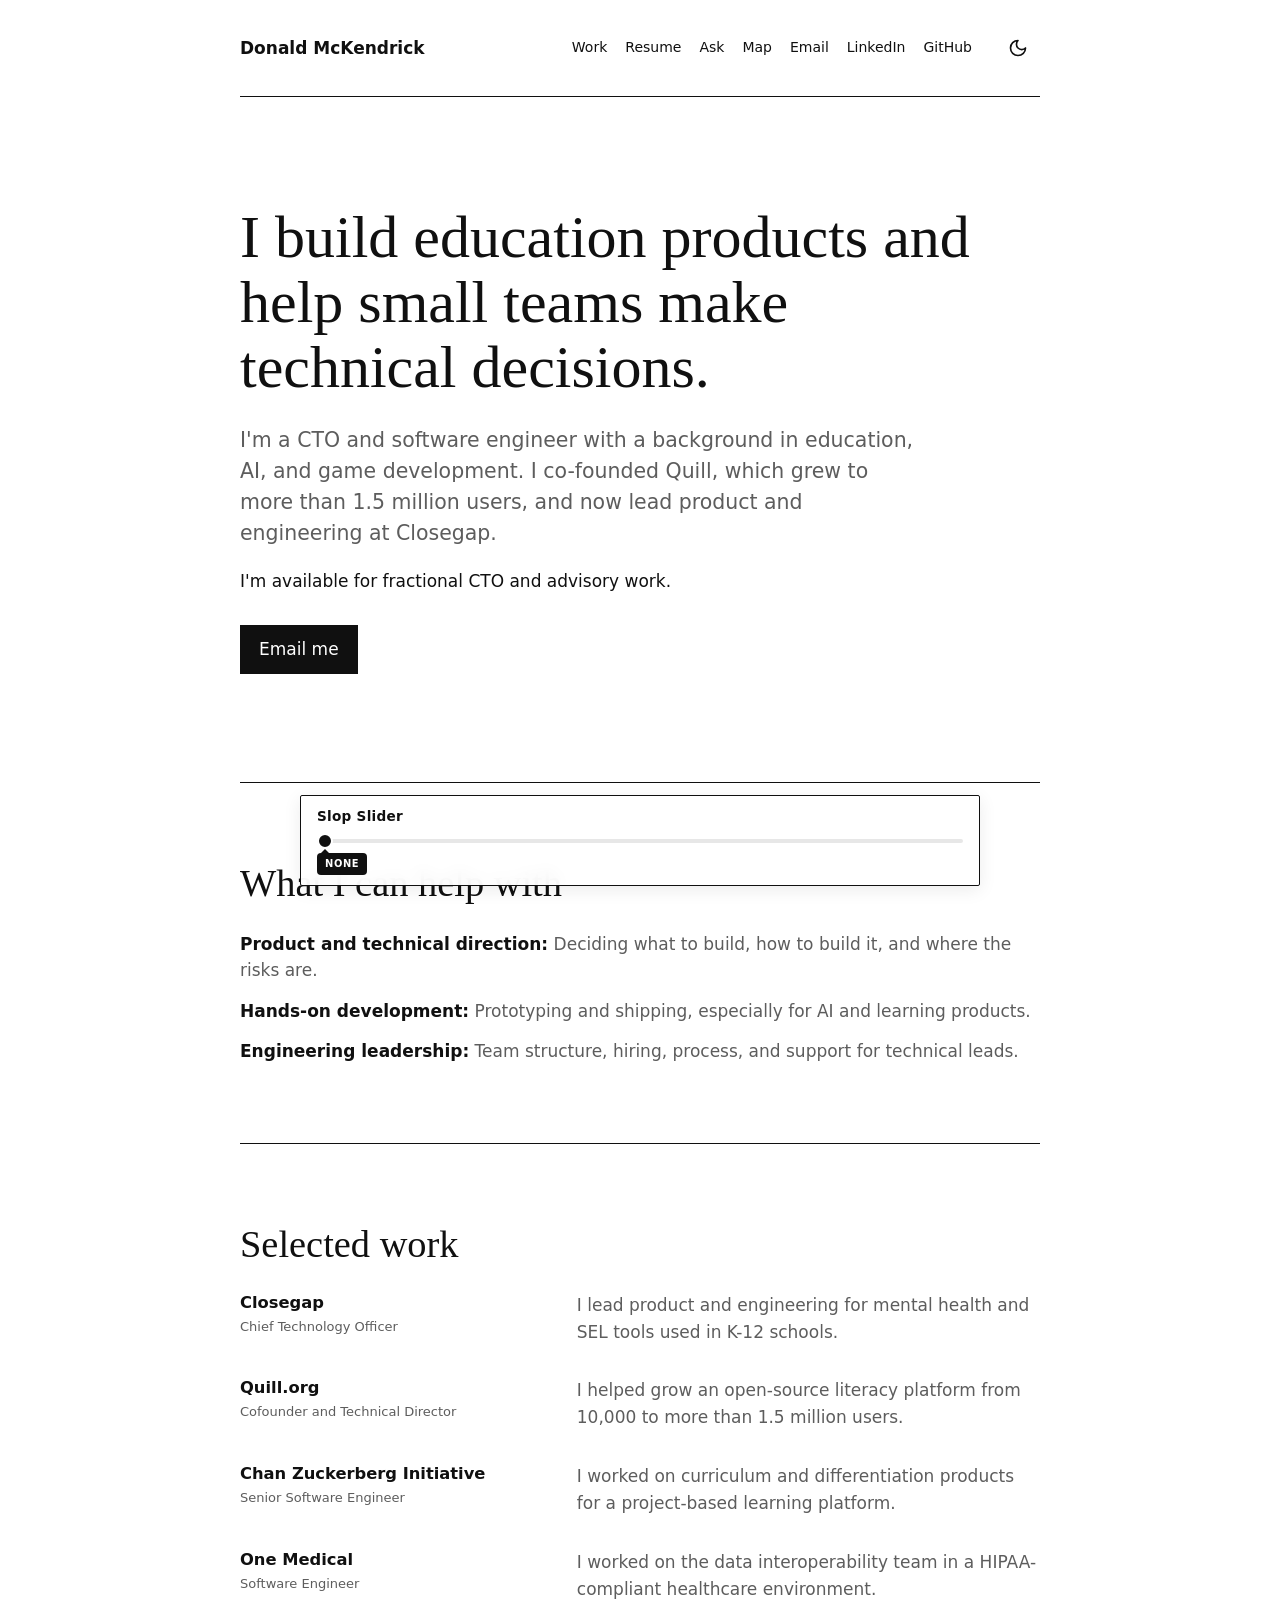
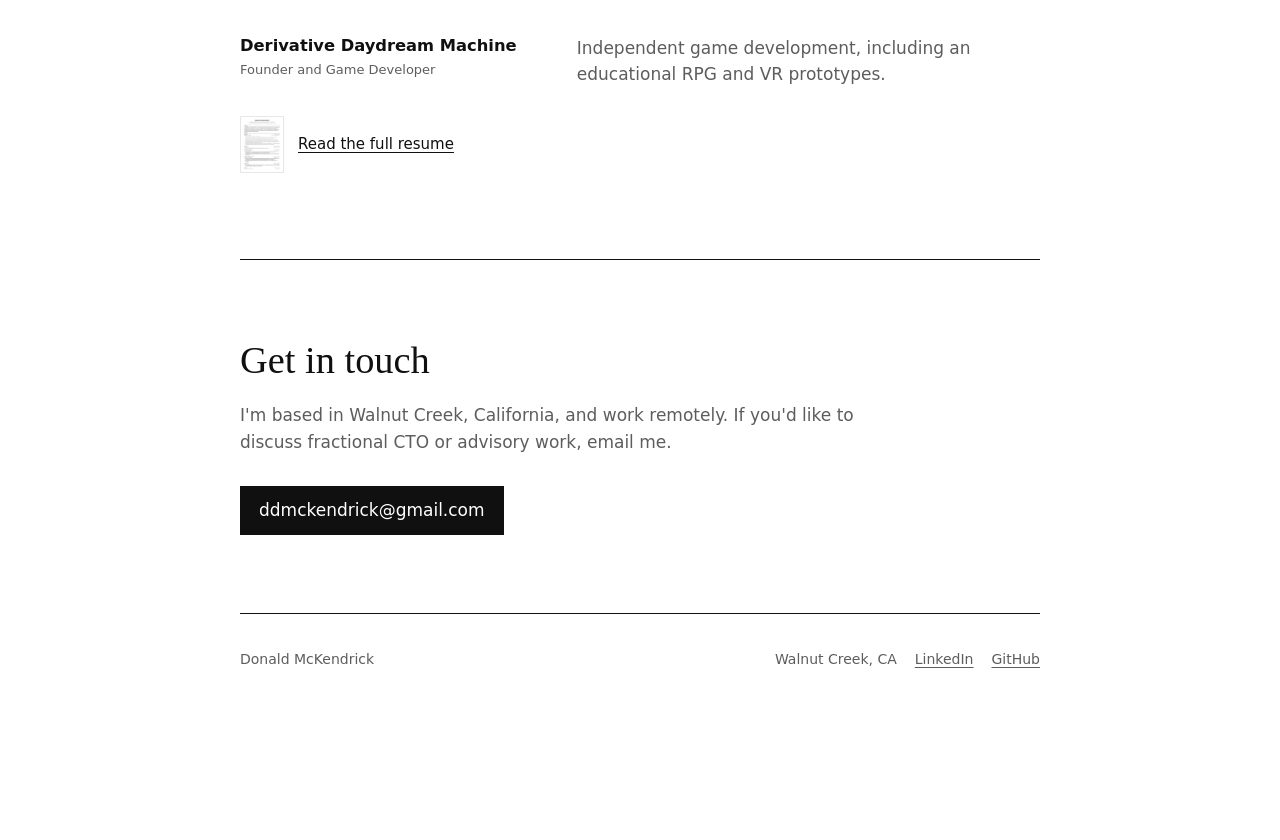
==== commit 0f1dde66: "Add knowledge map navigation and accessibility polish" ====
--- a/index.html
+++ b/index.html
@@ -38,8 +38,8 @@
         root.dataset.theme = theme;
       })();
     </script>
-    <link rel="stylesheet" href="styles.css">
-    <script src="script.js" defer onerror="document.documentElement.classList.remove('js'); document.documentElement.dataset.slopTier='clean'; document.documentElement.style.setProperty('--slop','0'); document.documentElement.style.setProperty('--slop-position','0'); document.documentElement.style.setProperty('--slop-percent','0%'); document.documentElement.style.setProperty('--slop-thumb-offset','8px')"></script>
+    <link rel="stylesheet" href="styles.css?v=site-width-2">
+    <script src="script.js?v=site-width-2" defer onerror="document.documentElement.classList.remove('js'); document.documentElement.dataset.slopTier='clean'; document.documentElement.style.setProperty('--slop','0'); document.documentElement.style.setProperty('--slop-position','0'); document.documentElement.style.setProperty('--slop-percent','0%'); document.documentElement.style.setProperty('--slop-thumb-offset','8px')"></script>
   </head>
   <body class="home-page">
     <header class="site-header">
@@ -66,6 +66,7 @@
         <a href="#work" aria-label="Selected work" data-slop-copy="nav-work">Work</a>
         <a href="resume.html" aria-label="Resume" data-slop-copy="nav-resume">Resume</a>
         <a href="ask.html" aria-label="Ask about Donald's work">Ask</a>
+        <a href="map.html" aria-label="Explore Donald's knowledge map">Map</a>
         <a href="mailto:ddmckendrick@gmail.com" aria-label="Email Donald McKendrick" data-slop-copy="nav-email">Email</a>
         <a href="https://linkedin.com/in/donaldmckendrick" target="_blank" rel="noopener noreferrer">LinkedIn</a>
         <a href="https://github.com/ddmck" target="_blank" rel="noopener noreferrer">GitHub</a>
--- a/styles.css
+++ b/styles.css
@@ -24,6 +24,23 @@
   --shade: #191919;
 }
 
+.home-page,
+.resume-site {
+  --site-content-width: 800px;
+}
+
+:root[data-slop-tier="subtle"] .home-page,
+:root[data-slop-tier="subtle"] .resume-site {
+  --site-content-width: 920px;
+}
+
+:root[data-slop-tier="awful"] .home-page,
+:root[data-slop-tier="awful"] .resume-site,
+:root[data-slop-tier="chaos"] .home-page,
+:root[data-slop-tier="chaos"] .resume-site {
+  --site-content-width: 1040px;
+}
+
 @media (prefers-color-scheme: dark) {
   :root:not([data-theme]) {
     color-scheme: dark;
@@ -100,18 +117,19 @@
 
 .hero,
 .section {
-  width: min(800px, calc(100% - 40px));
+  width: min(var(--site-content-width, 800px), calc(100% - 40px));
+  transition: width 220ms ease;
 }
 
 .home-page .site-header,
 .home-page .site-footer {
-  width: min(800px, calc(100% - 40px));
+  width: min(var(--site-content-width), calc(100% - 40px));
 }
 
 .resume-site .site-header,
 .resume-site .site-footer,
 .resume-site .resume-page {
-  width: min(800px, calc(100% - 40px));
+  width: min(var(--site-content-width), calc(100% - 40px));
 }
 
 .site-header {
@@ -122,6 +140,7 @@
   padding: 26px 0;
   border-bottom: 1px solid var(--ink);
   transition:
+    width 220ms ease,
     margin 180ms ease,
     padding 180ms ease,
     border-color 180ms ease,
@@ -455,6 +474,7 @@
   color: var(--muted);
   font-size: 14px;
   transition:
+    width 220ms ease,
     padding 180ms ease,
     border-color 180ms ease,
     border-radius 180ms ease,
@@ -471,10 +491,11 @@
 
 .resume-page {
   padding: clamp(44px, 6vw, 78px) 0 clamp(70px, 9vw, 118px);
+  transition: width 220ms ease;
 }
 
 .resume-document {
-  max-width: 860px;
+  max-width: 100%;
   padding-top: 0;
 }
 
@@ -557,7 +578,7 @@
   .resume-site .site-header,
   .resume-site .site-footer,
   .resume-site .resume-page {
-    width: min(100% - 28px, 800px);
+    width: min(100% - 28px, var(--site-content-width, 800px));
   }
 
   .hero {
@@ -1434,6 +1455,11 @@
   gap: 14px;
 }
 
+:root[data-slop-tier="chaos"] .skill-list {
+  display: grid;
+  gap: 16px;
+}
+
 :root[data-slop-tier="chaos"] .resume-document h2 {
   border-bottom: 0;
 }
@@ -1864,82 +1890,1111 @@
   }
 }
 
+/* Playful knowledge map */
+
+.map-site {
+  --map-width: 1440px;
+  --map-signal: #d95638;
+  --map-signal-soft: color-mix(in srgb, var(--map-signal) 12%, var(--paper));
+  min-width: 0;
+}
+
+:root[data-theme="dark"] .map-site {
+  --map-signal: #ff8065;
+}
+
+.js body.map-site {
+  padding-bottom: calc((var(--slop-position) * 56px) + env(safe-area-inset-bottom));
+}
+
+.map-site .site-header,
+.map-site .site-footer,
+.map-page {
+  width: min(var(--map-width), calc(100% - 40px));
+  margin-inline: auto;
+}
+
+.map-page {
+  padding: clamp(38px, 5vw, 72px) 0 clamp(66px, 8vw, 110px);
+}
+
+.map-intro {
+  display: grid;
+  max-width: 1080px;
+  grid-template-columns: minmax(0, 1fr) minmax(280px, 0.42fr);
+  align-items: end;
+  gap: 28px clamp(32px, 7vw, 100px);
+  padding-bottom: clamp(34px, 4vw, 54px);
+}
+
+.map-kicker {
+  grid-column: 1 / -1;
+  margin: 0 0 -10px;
+  color: var(--muted);
+  font-size: 0.72rem;
+  font-weight: 800;
+  letter-spacing: 0.12em;
+  text-transform: uppercase;
+}
+
+.map-intro h1 {
+  max-width: 820px;
+  font-size: clamp(2.8rem, 5.3vw, 5.4rem);
+  letter-spacing: -0.035em;
+  line-height: 0.96;
+}
+
+.map-deck {
+  max-width: 440px;
+  margin: 0 0 4px;
+  color: var(--muted);
+  font-size: clamp(1rem, 1.4vw, 1.14rem);
+  line-height: 1.5;
+}
+
+.map-workspace {
+  position: relative;
+  z-index: 1;
+  border-top: 1px solid var(--ink);
+  border-bottom: 1px solid var(--ink);
+  background: color-mix(in srgb, var(--paper) 96%, transparent);
+  animation: map-workspace-rise 480ms ease both;
+}
+
+.map-toolbar {
+  position: relative;
+  z-index: 8;
+  display: flex;
+  min-height: 58px;
+  align-items: center;
+  gap: 16px 28px;
+  padding: 9px 0;
+  border-bottom: 1px solid var(--quiet);
+  background: var(--paper);
+  font-size: 0.74rem;
+}
+
+.map-toolbar-status {
+  display: inline-flex;
+  min-width: 190px;
+  align-items: center;
+  gap: 9px;
+  color: var(--muted);
+  font-weight: 750;
+  letter-spacing: 0.045em;
+  text-transform: uppercase;
+}
+
+.map-status-dot {
+  width: 7px;
+  height: 7px;
+  flex: 0 0 auto;
+  border-radius: 50%;
+  background: var(--map-signal);
+  box-shadow: 0 0 0 4px color-mix(in srgb, var(--map-signal) 14%, transparent);
+}
+
+.map-topic-jump {
+  display: flex;
+  align-items: center;
+  gap: 9px;
+  margin-left: auto;
+  color: var(--muted);
+  font-weight: 700;
+  white-space: nowrap;
+}
+
+.map-topic-jump select {
+  width: 176px;
+  min-height: 36px;
+  padding: 6px 28px 6px 9px;
+  border: 1px solid var(--quiet);
+  border-radius: 0;
+  background: var(--paper);
+  color: var(--ink);
+  font: inherit;
+  cursor: pointer;
+}
+
+.map-topic-jump select:focus-visible,
+.map-slop input:focus-visible {
+  outline: 2px solid var(--ink);
+  outline-offset: 2px;
+}
+
+.map-slop {
+  display: grid;
+  min-width: 312px;
+  grid-template-columns: auto minmax(112px, 1fr) 48px auto;
+  align-items: center;
+  gap: 8px;
+  color: var(--muted);
+  font-weight: 700;
+}
+
+.map-slop[hidden] {
+  display: none;
+}
+
+.map-slop label {
+  color: var(--ink);
+}
+
+.map-slop input {
+  width: 100%;
+  accent-color: var(--ink);
+  cursor: pointer;
+}
+
+.map-slop output {
+  color: var(--ink);
+  text-align: left;
+}
+
+.map-slop .slop-reset {
+  min-height: 30px;
+  padding: 4px 0;
+  border: 0;
+  border-bottom: 1px solid currentColor;
+  background: transparent;
+  color: var(--muted);
+  font: inherit;
+  cursor: pointer;
+}
+
+.map-fiction-label {
+  position: absolute;
+  top: calc(100% + 9px);
+  right: 0;
+  z-index: 4;
+  padding: 5px 8px;
+  background: var(--ink);
+  color: var(--paper);
+  font-size: 0.63rem;
+  font-weight: 850;
+  letter-spacing: 0.08em;
+  text-transform: uppercase;
+}
+
+.map-layout {
+  display: grid;
+  min-width: 0;
+  grid-template-columns: minmax(0, 1fr);
+}
+
+.map-workspace.detail-open .map-layout {
+  grid-template-columns: minmax(0, 1fr) minmax(300px, 348px);
+}
+
+.map-canvas {
+  position: relative;
+  min-width: 0;
+  height: clamp(570px, 69vh, 790px);
+  min-height: 0;
+  overflow: hidden;
+  background:
+    radial-gradient(circle at 50% 50%, color-mix(in srgb, var(--map-signal) calc(var(--slop) * 8%), transparent), transparent 44%),
+    var(--paper);
+}
+
+.knowledge-map {
+  display: block;
+  width: 100%;
+  height: 100%;
+  color: var(--ink);
+  cursor: grab;
+  touch-action: none;
+  user-select: none;
+}
+
+.knowledge-map.is-dragging {
+  cursor: grabbing;
+}
+
+.map-grid {
+  color: var(--ink);
+  opacity: calc(0.035 + (var(--slop) * 0.025));
+  pointer-events: none;
+  transition: opacity 220ms ease;
+}
+
+.map-camera {
+  transition: transform 180ms ease-out;
+}
+
+.knowledge-map.is-dragging .map-camera {
+  transition: none;
+}
+
+.map-edge {
+  fill: none;
+  stroke: var(--muted);
+  stroke-dasharray: 900;
+  stroke-dashoffset: 900;
+  stroke-linecap: round;
+  stroke-width: 1.2;
+  opacity: 0.38;
+  pointer-events: none;
+  animation: map-draw-edge 780ms cubic-bezier(0.2, 0.7, 0.2, 1) forwards;
+  transition: opacity 160ms ease, stroke 160ms ease, stroke-width 160ms ease;
+}
+
+.map-extra-edges .map-edge {
+  stroke: #7c3aed;
+  stroke-dasharray: 10 8;
+  opacity: 0.68;
+}
+
+.map-edge.is-selected {
+  stroke: var(--map-signal);
+  stroke-width: 2.4;
+  opacity: 1;
+}
+
+.map-edge.is-dimmed {
+  opacity: 0.07;
+}
+
+.map-edge-label {
+  fill: var(--muted);
+  font-family: var(--sans);
+  font-size: 14px;
+  font-weight: 700;
+  letter-spacing: 0.015em;
+  opacity: 0;
+  paint-order: stroke;
+  pointer-events: none;
+  stroke: var(--paper);
+  stroke-linejoin: round;
+  stroke-width: 6px;
+  transition: opacity 160ms ease, fill 160ms ease;
+}
+
+.map-edge-label-primary {
+  opacity: 0.58;
+}
+
+.map-edge-label.is-selected {
+  fill: var(--map-signal);
+  opacity: 1;
+}
+
+.map-edge-label.is-dimmed {
+  opacity: 0;
+}
+
+.map-edge-label-fictional {
+  fill: #7c3aed;
+  opacity: 0.82;
+}
+
+.map-node {
+  cursor: pointer;
+  outline: none;
+  opacity: 1;
+  transition: opacity 160ms ease;
+}
+
+.map-node-motion {
+  opacity: 0;
+  animation: map-node-enter 360ms cubic-bezier(0.2, 0.75, 0.25, 1) forwards;
+  animation-delay: calc(110ms + (var(--node-index) * 13ms));
+  transform-box: fill-box;
+  transform-origin: center;
+  transition: transform 200ms ease;
+}
+
+.map-node rect {
+  fill: var(--paper);
+  stroke: var(--ink);
+  stroke-width: 1.4;
+  vector-effect: non-scaling-stroke;
+  transition: fill 160ms ease, stroke 160ms ease, stroke-width 160ms ease, filter 160ms ease;
+}
+
+.map-node text {
+  fill: var(--ink);
+  font-family: var(--sans);
+  font-size: 19px;
+  font-weight: 720;
+  pointer-events: none;
+}
+
+.map-node-core rect {
+  fill: var(--ink);
+  stroke: var(--ink);
+}
+
+.map-node-core text {
+  fill: var(--paper);
+  font-family: var(--serif);
+  font-size: 23px;
+  font-weight: 400;
+}
+
+.map-node-branch rect {
+  fill: var(--map-signal-soft);
+  stroke: var(--map-signal);
+  stroke-width: 2;
+}
+
+.map-node-branch text {
+  font-size: 20px;
+  font-weight: 820;
+}
+
+.map-node-role text {
+  font-weight: 820;
+}
+
+.map-node-evidence rect {
+  stroke: var(--muted);
+}
+
+.map-node-oddity rect {
+  fill: var(--shade);
+  stroke: var(--muted);
+  stroke-dasharray: 5 4;
+}
+
+.map-node-fictional rect {
+  fill: #7c3aed;
+  stroke: #f0abfc;
+  stroke-width: 2;
+  filter: url(#map-glow);
+}
+
+.map-node-fictional text {
+  fill: #fff;
+  font-weight: 850;
+}
+
+.map-node:hover .map-node-motion {
+  transform: translateY(-3px);
+}
+
+.map-node:hover rect,
+.map-node:focus-visible rect,
+.map-node.is-related rect {
+  stroke: var(--map-signal);
+  stroke-width: 2.5;
+}
+
+.map-node:focus-visible rect {
+  filter: drop-shadow(0 0 6px color-mix(in srgb, var(--map-signal) 58%, transparent));
+}
+
+.map-node.is-selected rect {
+  fill: var(--map-signal);
+  stroke: var(--map-signal);
+  stroke-width: 3;
+  filter: drop-shadow(0 8px 18px color-mix(in srgb, var(--map-signal) 24%, transparent));
+}
+
+.map-node.is-selected text {
+  fill: #fff;
+}
+
+.map-node.is-dimmed {
+  opacity: 0.2 !important;
+}
+
+.map-zoom {
+  position: absolute;
+  right: 14px;
+  bottom: 14px;
+  z-index: 4;
+  display: flex;
+  align-items: stretch;
+  border: 1px solid var(--ink);
+  background: var(--paper);
+}
+
+.map-zoom button {
+  min-width: 42px;
+  min-height: 42px;
+  padding: 7px 12px;
+  border: 0;
+  border-right: 1px solid var(--quiet);
+  background: var(--paper);
+  color: var(--ink);
+  font: inherit;
+  font-size: 0.77rem;
+  font-weight: 800;
+  cursor: pointer;
+}
+
+.map-zoom button:first-child,
+.map-zoom button:nth-child(2) {
+  font-size: 1.25rem;
+  font-weight: 400;
+}
+
+.map-zoom button:last-child {
+  border-right: 0;
+}
+
+.map-zoom button:hover {
+  background: var(--ink);
+  color: var(--paper);
+}
+
+.map-zoom button:focus-visible {
+  position: relative;
+  z-index: 1;
+  outline: 2px solid var(--map-signal);
+  outline-offset: -3px;
+}
+
+.map-instructions {
+  position: absolute;
+  bottom: 18px;
+  left: 17px;
+  z-index: 3;
+  margin: 0;
+  color: var(--muted);
+  font-size: 0.68rem;
+  font-weight: 700;
+  letter-spacing: 0.035em;
+}
+
+.map-inspector {
+  position: relative;
+  z-index: 6;
+  min-width: 0;
+  padding: clamp(28px, 3vw, 44px) clamp(24px, 3vw, 38px);
+  overflow: auto;
+  border-left: 1px solid var(--ink);
+  background: color-mix(in srgb, var(--paper) 97%, transparent);
+  animation: map-inspector-in 220ms ease both;
+}
+
+.map-inspector[hidden] {
+  display: none;
+}
+
+.map-inspector-close {
+  position: absolute;
+  top: 13px;
+  right: 13px;
+  display: grid;
+  width: 38px;
+  height: 38px;
+  place-items: center;
+  padding: 0;
+  border: 0;
+  background: transparent;
+  color: var(--ink);
+  font: inherit;
+  font-size: 1.4rem;
+  cursor: pointer;
+}
+
+.map-inspector-close:focus-visible {
+  outline: 2px solid var(--ink);
+  outline-offset: -2px;
+}
+
+.map-detail-type {
+  margin: 0 44px 18px 0;
+  color: var(--map-signal);
+  font-size: 0.66rem;
+  font-weight: 850;
+  letter-spacing: 0.12em;
+  text-transform: uppercase;
+}
+
+.map-inspector h2 {
+  font-size: clamp(2rem, 3vw, 2.8rem);
+  line-height: 1.02;
+}
+
+.map-detail-copy {
+  margin: 22px 0 0;
+  color: var(--muted);
+  font-size: 0.96rem;
+  line-height: 1.58;
+}
+
+.map-fiction-note {
+  margin: 20px 0 0;
+  padding: 12px 0;
+  border-top: 1px solid #7c3aed;
+  border-bottom: 1px solid #7c3aed;
+  color: var(--ink);
+  font-size: 0.78rem;
+  font-weight: 720;
+  line-height: 1.45;
+}
+
+.map-related {
+  margin-top: 30px;
+}
+
+.map-related > p {
+  margin: 0 0 10px;
+  color: var(--muted);
+  font-size: 0.66rem;
+  font-weight: 850;
+  letter-spacing: 0.11em;
+  text-transform: uppercase;
+}
+
+.map-related > div {
+  display: flex;
+  flex-wrap: wrap;
+  gap: 7px;
+}
+
+.map-related button {
+  min-height: 36px;
+  padding: 6px 9px;
+  border: 1px solid var(--quiet);
+  background: transparent;
+  color: var(--ink);
+  font: inherit;
+  font-size: 0.73rem;
+  font-weight: 700;
+  cursor: pointer;
+}
+
+.map-related button:hover,
+.map-related button:focus-visible {
+  border-color: var(--ink);
+  outline: none;
+}
+
+.map-detail-link {
+  display: inline-flex;
+  align-items: center;
+  gap: 7px;
+  margin-top: 30px;
+  color: var(--ink);
+  font-size: 0.8rem;
+  font-weight: 820;
+  text-decoration: none;
+  border-bottom: 1px solid currentColor;
+}
+
+.map-detail-link[hidden] {
+  display: none;
+}
+
+:root[data-slop-tier="subtle"] .map-node:nth-child(3n) .map-node-motion {
+  transform: translateY(-2px) rotate(-0.4deg);
+}
+
+:root[data-slop-tier="subtle"] .map-node:nth-child(4n) .map-node-motion {
+  transform: translateY(2px) rotate(0.45deg);
+}
+
+:root[data-slop-tier="awful"] .map-workspace,
+:root[data-slop-tier="chaos"] .map-workspace {
+  border-color: color-mix(in srgb, #7c3aed 60%, var(--ink));
+  box-shadow: 0 28px 90px rgb(124 58 237 / 0.16);
+}
+
+:root[data-slop-tier="awful"] .map-canvas,
+:root[data-slop-tier="chaos"] .map-canvas {
+  background:
+    radial-gradient(circle at 18% 20%, rgb(34 211 238 / 0.14), transparent 28%),
+    radial-gradient(circle at 84% 76%, rgb(244 63 94 / 0.13), transparent 29%),
+    radial-gradient(circle at 50% 48%, rgb(124 58 237 / 0.15), transparent 36%),
+    var(--paper);
+}
+
+:root[data-slop-tier="awful"] .map-node-branch rect,
+:root[data-slop-tier="chaos"] .map-node-branch rect {
+  fill: #7c3aed;
+  stroke: #22d3ee;
+  filter: drop-shadow(0 0 10px rgb(124 58 237 / 0.34));
+}
+
+:root[data-slop-tier="awful"] .map-node-branch text,
+:root[data-slop-tier="chaos"] .map-node-branch text {
+  fill: #fff;
+}
+
+:root[data-slop-tier="awful"] .map-node:nth-child(5n) .map-node-motion {
+  transform: rotate(-1.4deg) translateY(-3px);
+}
+
+:root[data-slop-tier="awful"] .map-node:nth-child(7n) .map-node-motion {
+  transform: rotate(1.8deg) translateY(4px);
+}
+
+:root[data-slop-tier="chaos"] .map-grid {
+  opacity: 0.13;
+  transform: rotate(0.5deg) scale(1.04);
+  transform-origin: center;
+}
+
+:root[data-slop-tier="chaos"] .map-edge {
+  animation: map-chaos-edge 2.8s linear infinite;
+}
+
+:root[data-slop-tier="chaos"] .map-node-motion {
+  animation: map-chaos-node calc(2.5s + (var(--node-index) * 31ms)) ease-in-out infinite alternate;
+  opacity: 1;
+}
+
+:root[data-slop-tier="chaos"] .map-toolbar-status {
+  color: #7c3aed;
+}
+
+@keyframes map-workspace-rise {
+  from { opacity: 0; transform: translateY(16px); }
+  to { opacity: 1; transform: translateY(0); }
+}
+
+@keyframes map-draw-edge {
+  to { stroke-dashoffset: 0; }
+}
+
+@keyframes map-node-enter {
+  from { opacity: 0; }
+  to { opacity: 1; }
+}
+
+@keyframes map-inspector-in {
+  from { opacity: 0; transform: translateX(14px); }
+  to { opacity: 1; transform: translateX(0); }
+}
+
+@keyframes map-chaos-edge {
+  to { stroke-dashoffset: -36; }
+}
+
+@keyframes map-chaos-node {
+  from { transform: translate(calc(var(--chaos-x) * -0.4), calc(var(--chaos-y) * -0.4)) rotate(-0.8deg); }
+  to { transform: translate(var(--chaos-x), var(--chaos-y)) rotate(1.1deg); }
+}
+
+@media (max-width: 1040px) {
+  .map-toolbar {
+    flex-wrap: wrap;
+    padding: 11px 0;
+  }
+
+  .map-topic-jump {
+    margin-left: auto;
+  }
+
+  .map-slop {
+    width: 100%;
+    grid-template-columns: auto minmax(120px, 1fr) 48px auto;
+    padding-top: 8px;
+    border-top: 1px solid var(--quiet);
+  }
+
+  .map-fiction-label {
+    top: auto;
+    right: 0;
+    bottom: -30px;
+  }
+}
+
+@media (max-width: 760px) {
+  .map-intro {
+    grid-template-columns: 1fr;
+    gap: 20px;
+  }
+
+  .map-kicker {
+    margin-bottom: -2px;
+  }
+
+  .map-workspace.detail-open .map-layout {
+    grid-template-columns: minmax(0, 1fr);
+  }
+
+  .map-layout {
+    position: relative;
+  }
+
+  .map-inspector {
+    position: fixed;
+    right: 12px;
+    bottom: calc(12px + (var(--slop-position) * 56px) + env(safe-area-inset-bottom));
+    left: 12px;
+    max-height: min(62svh, 500px);
+    padding: 28px 24px 32px;
+    border: 1px solid var(--ink);
+    border-top: 1px solid var(--ink);
+    box-shadow: 0 -22px 52px rgb(0 0 0 / 0.13);
+    animation-name: map-inspector-up;
+  }
+
+  .map-inspector h2 {
+    max-width: 82%;
+  }
+
+  .map-workspace.detail-open .map-zoom,
+  .map-workspace.detail-open .map-instructions {
+    opacity: 0.12;
+    pointer-events: none;
+  }
+
+  @keyframes map-inspector-up {
+    from { opacity: 0; transform: translateY(18px); }
+    to { opacity: 1; transform: translateY(0); }
+  }
+}
+
+@media (max-width: 560px) {
+  .map-site .site-header,
+  .map-site .site-footer,
+  .map-page {
+    width: min(100% - 24px, var(--map-width));
+  }
+
+  .map-page {
+    padding-top: 34px;
+  }
+
+  .map-intro h1 {
+    font-size: clamp(2.55rem, 13vw, 4rem);
+  }
+
+  .map-toolbar-status {
+    min-width: 0;
+    flex: 1 1 auto;
+    font-size: 0.66rem;
+  }
+
+  .map-topic-jump {
+    width: 100%;
+    order: 3;
+  }
+
+  .map-topic-jump select {
+    width: auto;
+    min-width: 0;
+    flex: 1;
+  }
+
+  .map-slop {
+    min-width: 0;
+    grid-template-columns: auto minmax(82px, 1fr) 44px;
+    font-size: 0.69rem;
+  }
+
+  .map-slop .slop-reset {
+    display: none;
+  }
+
+  .map-canvas {
+    height: max(540px, 67svh);
+  }
+
+  .map-instructions {
+    display: none;
+  }
+
+  .map-zoom {
+    right: 9px;
+    bottom: 9px;
+  }
+
+  .map-zoom button {
+    min-width: 44px;
+    min-height: 44px;
+    padding-inline: 10px;
+  }
+}
+
+@media (prefers-reduced-motion: reduce) {
+  .map-workspace,
+  .map-edge,
+  .map-node,
+  .map-node-motion,
+  .map-inspector,
+  .map-camera,
+  .map-grid {
+    animation: none !important;
+    transition: none !important;
+  }
+
+  .map-node {
+    opacity: 1;
+  }
+
+  .map-node-motion {
+    opacity: 1;
+  }
+
+  :root[data-slop-tier="chaos"] .map-node-motion {
+    transform: none;
+  }
+}
+
+@media print {
+  .map-toolbar,
+  .map-zoom,
+  .map-instructions,
+  .map-inspector {
+    display: none !important;
+  }
+
+  .map-canvas {
+    height: 720px;
+  }
+}
+
 /* On-device resume assistant */
 
 .ask-site {
-  --signal: #2f5cff;
-  --signal-soft: #eef2ff;
+  --ask-width: 800px;
+  --signal: var(--ink);
+  --signal-soft: var(--shade);
 }
 
 :root[data-theme="dark"] .ask-site {
-  --signal: #8ba5ff;
-  --signal-soft: #1b2240;
-}
-
-.js body.ask-site {
-  padding-bottom: 0;
+  --signal: var(--ink);
+  --signal-soft: var(--shade);
 }
 
 .ask-site .site-header,
 .ask-site .site-footer,
 .ask-page {
-  width: min(920px, calc(100% - 40px));
+  width: min(var(--ask-width), calc(100% - 40px));
+  transition: width 220ms ease;
 }
 
 .ask-page {
   margin-inline: auto;
-  padding: clamp(52px, 8vw, 94px) 0 clamp(70px, 9vw, 116px);
-}
-
-.ask-intro {
-  display: grid;
-  grid-template-columns: minmax(0, 1.25fr) minmax(280px, 0.75fr);
-  gap: clamp(40px, 8vw, 100px);
-  align-items: end;
-  animation: ask-rise 500ms ease both;
-}
-
-.ask-kicker {
-  margin: 0 0 14px;
-  color: var(--signal);
+  padding: clamp(28px, 4vw, 48px) 0 clamp(70px, 9vw, 104px);
+}
+
+.ask-unsupported {
+  display: flex;
+  min-height: clamp(500px, calc(100svh - 230px), 720px);
+  max-width: 730px;
+  flex-direction: column;
+  justify-content: center;
+  padding: clamp(44px, 8vw, 92px) 0;
+  animation: ask-rise 360ms ease both;
+}
+
+.ask-unsupported[hidden],
+.ask-experience[hidden] {
+  display: none;
+}
+
+.ask-unsupported-kicker {
+  margin: 0 0 18px;
+  color: var(--muted);
   font-size: 0.72rem;
   font-weight: 800;
   letter-spacing: 0.13em;
   text-transform: uppercase;
 }
 
-.ask-intro h1 {
-  max-width: 590px;
-  font-size: clamp(3.2rem, 8vw, 6.4rem);
-  letter-spacing: -0.045em;
-  line-height: 0.92;
-}
-
-.ask-intro > p {
-  margin: 0 0 4px;
+.ask-unsupported h1 {
+  max-width: 700px;
+  font-size: clamp(3rem, 7vw, 5.25rem);
+  letter-spacing: -0.035em;
+  line-height: 0.98;
+}
+
+.ask-unsupported > p:not(.ask-unsupported-kicker) {
+  max-width: 610px;
+  margin: 30px 0 0;
   color: var(--muted);
-  line-height: 1.55;
+  font-size: clamp(1rem, 2vw, 1.16rem);
+  line-height: 1.58;
+}
+
+.ask-unsupported-actions {
+  display: flex;
+  flex-wrap: wrap;
+  align-items: center;
+  gap: 14px 24px;
+  margin-top: 34px;
+}
+
+.ask-docs-link {
+  display: inline-flex;
+  align-items: center;
+  min-height: 48px;
+  gap: 10px;
+  padding: 12px 17px;
+  border: 1px solid var(--ink);
+  background: var(--ink);
+  color: var(--paper);
+  font-size: 0.84rem;
+  font-weight: 800;
+  text-decoration: none;
+  transition: transform 150ms ease, opacity 150ms ease;
+}
+
+.ask-docs-link:hover {
+  opacity: 0.84;
+  transform: translateY(-1px);
+}
+
+.ask-docs-link:focus-visible,
+.ask-resume-link:focus-visible {
+  outline: 2px solid var(--ink);
+  outline-offset: 3px;
+}
+
+.ask-resume-link {
+  color: var(--ink);
+  font-size: 0.84rem;
+  font-weight: 700;
+}
+
+.js body.ask-site {
+  padding-bottom: 0;
+}
+
+.ask-site[data-ai-state="unavailable"] .slop-dock,
+.ask-site[data-ai-state="unavailable"] .slop-atmosphere,
+.ask-site[data-ai-state="unavailable"] .slop-hype-strip {
+  display: none !important;
 }
 
 .ask-workspace {
   position: relative;
-  margin-top: clamp(54px, 9vw, 104px);
+  display: flex;
+  height: var(--ask-workspace-height, calc(100dvh - 150px));
+  min-height: 0;
+  flex-direction: column;
+  margin-top: 0;
   border-top: 1px solid var(--ink);
   border-bottom: 1px solid var(--ink);
-  animation: ask-rise 500ms 80ms ease both;
+  animation: ask-rise 360ms ease both;
+  transition:
+    margin 220ms ease,
+    padding 220ms ease,
+    border-color 220ms ease,
+    border-radius 220ms ease,
+    background-color 220ms ease,
+    box-shadow 220ms ease,
+    backdrop-filter 220ms ease;
 }
 
 .ask-status {
+  position: relative;
+  z-index: 4;
   display: flex;
   align-items: center;
+  justify-content: space-between;
   min-height: 46px;
-  gap: 9px;
+  gap: 18px;
   border-bottom: 1px solid var(--quiet);
   color: var(--muted);
   font-size: 0.74rem;
   font-weight: 700;
   letter-spacing: 0.06em;
   text-transform: uppercase;
+}
+
+.ask-status-state {
+  display: flex;
+  align-items: center;
+  min-width: 0;
+  gap: 9px;
+}
+
+.ask-tone-control {
+  position: relative;
+  flex: 0 0 auto;
+  margin-left: auto;
+  color: var(--ink);
+  text-transform: none;
+}
+
+.ask-tone-trigger {
+  display: inline-flex;
+  align-items: center;
+  min-height: 34px;
+  gap: 5px;
+  padding: 5px 0;
+  border: 0;
+  border-bottom: 1px solid transparent;
+  background: transparent;
+  color: inherit;
+  font: inherit;
+  font-size: 0.72rem;
+  font-weight: 700;
+  letter-spacing: 0;
+  cursor: pointer;
+}
+
+.ask-tone-trigger:hover,
+.ask-tone-trigger[aria-expanded="true"] {
+  border-bottom-color: currentColor;
+}
+
+.ask-tone-trigger:focus-visible {
+  outline: 2px solid var(--signal);
+  outline-offset: 2px;
+}
+
+.ask-tone-trigger:disabled {
+  cursor: not-allowed;
+  opacity: 0.42;
+}
+
+.ask-tone-trigger svg {
+  width: 13px;
+  height: 13px;
+  fill: none;
+  stroke: currentColor;
+  stroke-linecap: round;
+  stroke-linejoin: round;
+  stroke-width: 1.7;
+  transition: transform 160ms ease;
+}
+
+.ask-tone-trigger[aria-expanded="true"] svg {
+  transform: rotate(180deg);
+}
+
+.ask-tone-panel {
+  position: absolute;
+  top: calc(100% + 8px);
+  right: 0;
+  z-index: 12;
+  isolation: isolate;
+  width: min(360px, calc(100vw - 40px));
+  padding: 15px 16px 12px;
+  overflow: hidden;
+  border: 1px solid var(--ink);
+  border-radius: calc(4px + (var(--slop) * 18px));
+  background: color-mix(in srgb, var(--paper) 94%, transparent);
+  box-shadow: 0 18px 48px rgb(0 0 0 / 0.14);
+  color: var(--ink);
+  font-family: var(--sans);
+  backdrop-filter: blur(calc(10px + (var(--slop) * 16px))) saturate(calc(1 + (var(--slop) * 0.6)));
+}
+
+.ask-tone-panel[hidden] {
+  display: none;
+}
+
+.ask-tone-panel::before {
+  position: absolute;
+  inset: 0;
+  z-index: -1;
+  background: linear-gradient(118deg, rgb(124 58 237 / 0.5), rgb(34 211 238 / 0.36) 48%, rgb(244 63 94 / 0.4));
+  opacity: calc(var(--slop) * 0.5);
+  content: "";
+}
+
+.ask-tone-panel-heading {
+  display: flex;
+  align-items: center;
+  justify-content: space-between;
+  gap: 16px;
+  font-size: 0.78rem;
+  line-height: 1.2;
+}
+
+.ask-tone-panel-heading label {
+  font-weight: 800;
 }
 
 .ask-status-dot {
@@ -1968,9 +3023,13 @@
 }
 
 .chat-log {
+  --chat-text-size: clamp(1.1rem, 1.55vw, 1.25rem);
   display: grid;
-  max-height: 560px;
-  padding: clamp(32px, 5vw, 52px) 0;
+  align-content: start;
+  min-height: 0;
+  max-height: none;
+  flex: 1 1 auto;
+  padding: clamp(28px, 4vw, 42px) 0;
   overflow-y: auto;
   gap: 34px;
   scroll-behavior: smooth;
@@ -1996,9 +3055,27 @@
   max-width: 640px;
   margin: 0;
   font-family: var(--serif);
-  font-size: clamp(1.22rem, 2.4vw, 1.6rem);
-  line-height: 1.42;
+  font-size: var(--chat-text-size);
+  line-height: 1.5;
   white-space: pre-wrap;
+}
+
+.chat-message-intro h1 {
+  max-width: 640px;
+  font-family: var(--serif);
+  font-size: var(--chat-text-size);
+  font-weight: 400;
+  letter-spacing: 0;
+  line-height: 1.5;
+}
+
+.chat-message-intro p {
+  margin-top: 12px;
+  color: var(--ink);
+  font-family: var(--serif);
+  font-size: var(--chat-text-size);
+  line-height: 1.5;
+  white-space: normal;
 }
 
 .chat-message-user p {
@@ -2020,23 +3097,69 @@
   color: var(--muted);
 }
 
+.suggested-questions-shell {
+  position: relative;
+}
+
+.suggested-questions-shell::before,
+.suggested-questions-shell::after {
+  position: absolute;
+  top: 0;
+  bottom: 18px;
+  z-index: 2;
+  width: 30px;
+  opacity: 0;
+  pointer-events: none;
+  content: "";
+  transition: opacity 140ms ease;
+}
+
+.suggested-questions-shell::before {
+  left: 0;
+  background: linear-gradient(90deg, var(--paper), transparent);
+}
+
+.suggested-questions-shell::after {
+  right: 0;
+  background: linear-gradient(270deg, var(--paper), transparent);
+}
+
+.suggested-questions-shell[data-overflow-start]::before,
+.suggested-questions-shell[data-overflow-end]::after {
+  opacity: 1;
+}
+
 .suggested-questions {
   display: flex;
-  flex-wrap: wrap;
+  flex-wrap: nowrap;
   gap: 8px;
   padding-bottom: 18px;
+  overflow-x: auto;
+  overscroll-behavior-inline: contain;
+  scroll-behavior: smooth;
+  scroll-snap-type: inline proximity;
+  scrollbar-width: none;
+}
+
+.suggested-questions::-webkit-scrollbar {
+  display: none;
 }
 
 .suggested-questions button {
+  flex: 0 0 auto;
   min-height: 36px;
-  padding: 7px 11px;
-  border: 1px solid var(--quiet);
-  border-radius: 999px;
+  padding: 7px 0;
+  border: 0;
+  border-bottom: 1px solid var(--quiet);
+  border-radius: 0;
   background: transparent;
   color: var(--muted);
   font: inherit;
   font-size: 0.76rem;
   cursor: pointer;
+  scroll-snap-align: start;
+  white-space: nowrap;
+  animation: ask-message 180ms ease both;
   transition: border-color 150ms ease, color 150ms ease, transform 150ms ease;
 }
 
@@ -2152,7 +3275,14 @@
   margin-top: 28px;
   color: var(--muted);
   font-size: 0.78rem;
-  animation: ask-rise 500ms 160ms ease both;
+  animation: ask-rise 360ms 120ms ease both;
+  transition:
+    padding 220ms ease,
+    border-color 220ms ease,
+    border-radius 220ms ease,
+    background-color 220ms ease,
+    box-shadow 220ms ease,
+    backdrop-filter 220ms ease;
 }
 
 .ask-privacy p {
@@ -2161,6 +3291,170 @@
 
 .ask-privacy strong {
   color: var(--ink);
+}
+
+/* Ask page: each Slop stage has its own design language. */
+
+:root[data-slop-tier="subtle"] .ask-site {
+  --ask-width: 920px;
+  --signal: #2f5cff;
+  --signal-soft: #eef2ff;
+}
+
+:root[data-theme="dark"][data-slop-tier="subtle"] .ask-site {
+  --signal: #8ba5ff;
+  --signal-soft: #1b2240;
+}
+
+:root[data-slop-tier="subtle"] .ask-page {
+  padding-top: clamp(30px, 4vw, 46px);
+}
+
+:root[data-slop-tier="subtle"] .ask-workspace {
+  margin-top: 0;
+}
+
+:root[data-slop-tier="subtle"] .suggested-questions button {
+  padding: 7px 11px;
+  border: 1px solid color-mix(in srgb, var(--signal) 18%, var(--quiet));
+  border-radius: 999px;
+}
+
+:root[data-slop-tier="subtle"] .ask-submit {
+  border-radius: 10px;
+}
+
+:root[data-slop-tier="awful"] .ask-site,
+:root[data-slop-tier="chaos"] .ask-site {
+  --ask-width: 1040px;
+  --signal: #7c3aed;
+  --signal-soft: #ede9fe;
+}
+
+:root[data-theme="dark"][data-slop-tier="awful"] .ask-site,
+:root[data-theme="dark"][data-slop-tier="chaos"] .ask-site {
+  --signal: #c4b5fd;
+  --signal-soft: #2e2150;
+}
+
+:root[data-slop-tier="awful"] .ask-page,
+:root[data-slop-tier="chaos"] .ask-page {
+  padding-top: clamp(20px, 3vw, 34px);
+}
+
+:root[data-slop-tier="awful"] .ask-workspace::before,
+:root[data-slop-tier="chaos"] .ask-workspace::before {
+  position: absolute;
+  inset: 0;
+  z-index: -1;
+  background:
+    linear-gradient(118deg, rgb(255 255 255 / 0.2), transparent 28%, transparent 68%, rgb(34 211 238 / 0.12)),
+    radial-gradient(circle at 8% 12%, rgb(124 58 237 / 0.2), transparent 32%);
+  border-radius: inherit;
+  pointer-events: none;
+  content: "";
+}
+
+:root[data-slop-tier="awful"] .ask-workspace,
+:root[data-slop-tier="chaos"] .ask-workspace {
+  isolation: isolate;
+  margin-top: 0;
+  padding: 0 clamp(20px, 4vw, 36px);
+  overflow: visible;
+  border: 1px solid rgb(124 58 237 / 0.24);
+  border-radius: 30px;
+  background: color-mix(in srgb, var(--paper) 65%, transparent);
+  box-shadow:
+    0 26px 86px rgb(76 29 149 / 0.16),
+    inset 0 1px rgb(255 255 255 / 0.22);
+  backdrop-filter: blur(22px) saturate(1.4);
+}
+
+:root[data-slop-tier="awful"] .chat-message-intro h1,
+:root[data-slop-tier="chaos"] .chat-message-intro h1 {
+  max-width: 640px;
+  font-family: var(--serif);
+  font-size: var(--chat-text-size);
+  font-weight: 400;
+  letter-spacing: 0;
+  line-height: 1.5;
+}
+
+:root[data-slop-tier="awful"] .suggested-questions button,
+:root[data-slop-tier="chaos"] .suggested-questions button {
+  padding: 7px 12px;
+  border: 1px solid rgb(124 58 237 / 0.24);
+  border-radius: 999px;
+  background: color-mix(in srgb, var(--paper) 54%, transparent);
+  box-shadow: inset 0 1px rgb(255 255 255 / 0.16);
+  backdrop-filter: blur(10px);
+}
+
+:root[data-slop-tier="awful"] .ask-submit,
+:root[data-slop-tier="chaos"] .ask-submit {
+  overflow: hidden;
+  border: 0;
+  border-radius: 999px;
+  background: linear-gradient(105deg, #6d28d9, #0891b2 56%, #db2777);
+  box-shadow: 0 12px 34px rgb(109 40 217 / 0.26);
+  color: #ffffff;
+}
+
+:root[data-slop-tier="awful"] .ask-privacy,
+:root[data-slop-tier="chaos"] .ask-privacy {
+  padding: 18px 24px;
+  border: 1px solid rgb(124 58 237 / 0.2);
+  border-radius: 22px;
+  background: color-mix(in srgb, var(--paper) 58%, transparent);
+  box-shadow: 0 18px 54px rgb(76 29 149 / 0.1);
+  backdrop-filter: blur(18px) saturate(1.3);
+}
+
+:root[data-slop-tier="chaos"] .ask-site {
+  --signal: #22d3ee;
+}
+
+:root[data-slop-tier="chaos"] .ask-workspace {
+  border-color: rgb(255 255 255 / 0.38);
+  background:
+    linear-gradient(128deg, rgb(124 58 237 / 0.22), rgb(34 211 238 / 0.13) 52%, rgb(244 63 94 / 0.18)),
+    color-mix(in srgb, var(--paper) 48%, transparent);
+  box-shadow:
+    0 30px 110px rgb(109 40 217 / 0.34),
+    0 12px 60px rgb(8 145 178 / 0.18),
+    inset 0 1px rgb(255 255 255 / 0.4);
+  backdrop-filter: blur(32px) saturate(1.8);
+}
+
+:root[data-slop-tier="chaos"] .ask-workspace::before {
+  background:
+    linear-gradient(108deg, transparent 12%, rgb(255 255 255 / 0.24) 34%, transparent 56%),
+    radial-gradient(circle at 8% 12%, rgb(124 58 237 / 0.36), transparent 34%),
+    radial-gradient(circle at 92% 78%, rgb(34 211 238 / 0.24), transparent 32%);
+  background-size: 220% 100%, 100% 100%, 100% 100%;
+  animation: ask-glass-sheen 5s ease-in-out infinite alternate;
+}
+
+:root[data-slop-tier="chaos"] .chat-message {
+  padding: 16px 18px;
+  border: 1px solid rgb(255 255 255 / 0.18);
+  border-radius: 22px;
+  background: color-mix(in srgb, var(--paper) 42%, transparent);
+  box-shadow: inset 0 1px rgb(255 255 255 / 0.14);
+  backdrop-filter: blur(14px);
+}
+
+:root[data-slop-tier="chaos"] .ask-submit {
+  animation: slop-pulse 2.2s ease-in-out infinite;
+}
+
+@keyframes ask-glass-sheen {
+  from {
+    background-position: 120% 0, 0 0, 0 0;
+  }
+  to {
+    background-position: -80% 0, 0 0, 0 0;
+  }
 }
 
 @keyframes ask-rise {
@@ -2202,27 +3496,18 @@
   .ask-site .site-header,
   .ask-site .site-footer,
   .ask-page {
-    width: min(100% - 28px, 920px);
+    width: min(100% - 28px, var(--ask-width));
   }
 }
 
 @media (max-width: 680px) {
-  .ask-intro {
-    grid-template-columns: 1fr;
-    gap: 24px;
-  }
-
-  .ask-intro > p {
-    max-width: 530px;
-  }
-
   .chat-message {
     grid-template-columns: 1fr;
     gap: 8px;
   }
 
   .chat-log {
-    max-height: none;
+    min-height: 0;
   }
 
   .ask-privacy {
@@ -2233,15 +3518,25 @@
 
 @media (max-width: 560px) {
   .ask-page {
-    padding-top: 42px;
-  }
-
-  .ask-intro h1 {
-    font-size: clamp(3.25rem, 17vw, 4.8rem);
+    padding-top: 24px;
+  }
+
+  .ask-unsupported {
+    min-height: calc(100svh - 180px);
+    padding-block: 34px 58px;
+  }
+
+  .ask-unsupported h1 {
+    font-size: clamp(2.65rem, 13vw, 3.8rem);
+  }
+
+  .ask-unsupported-actions {
+    align-items: flex-start;
+    flex-direction: column;
   }
 
   .ask-workspace {
-    margin-top: 52px;
+    margin-top: 0;
   }
 
   .ask-form {
@@ -2251,10 +3546,15 @@
   .ask-submit {
     width: 100%;
   }
+
+  :root[data-slop-tier="awful"] .ask-workspace,
+  :root[data-slop-tier="chaos"] .ask-workspace {
+    padding-inline: 16px;
+    border-radius: 24px;
+  }
 }
 
 @media (prefers-reduced-motion: reduce) {
-  .ask-intro,
   .ask-workspace,
   .ask-privacy,
   .chat-message,
@@ -2263,6 +3563,11 @@
     animation: none;
   }
 
+  :root[data-slop-tier="chaos"] .ask-workspace::before,
+  :root[data-slop-tier="chaos"] .ask-submit {
+    animation: none;
+  }
+
   .chat-log {
     scroll-behavior: auto;
   }
@@ -2272,4 +3577,8 @@
   .js body.ask-site {
     padding: 0;
   }
-}
+
+  .ask-workspace {
+    height: auto;
+  }
+}
